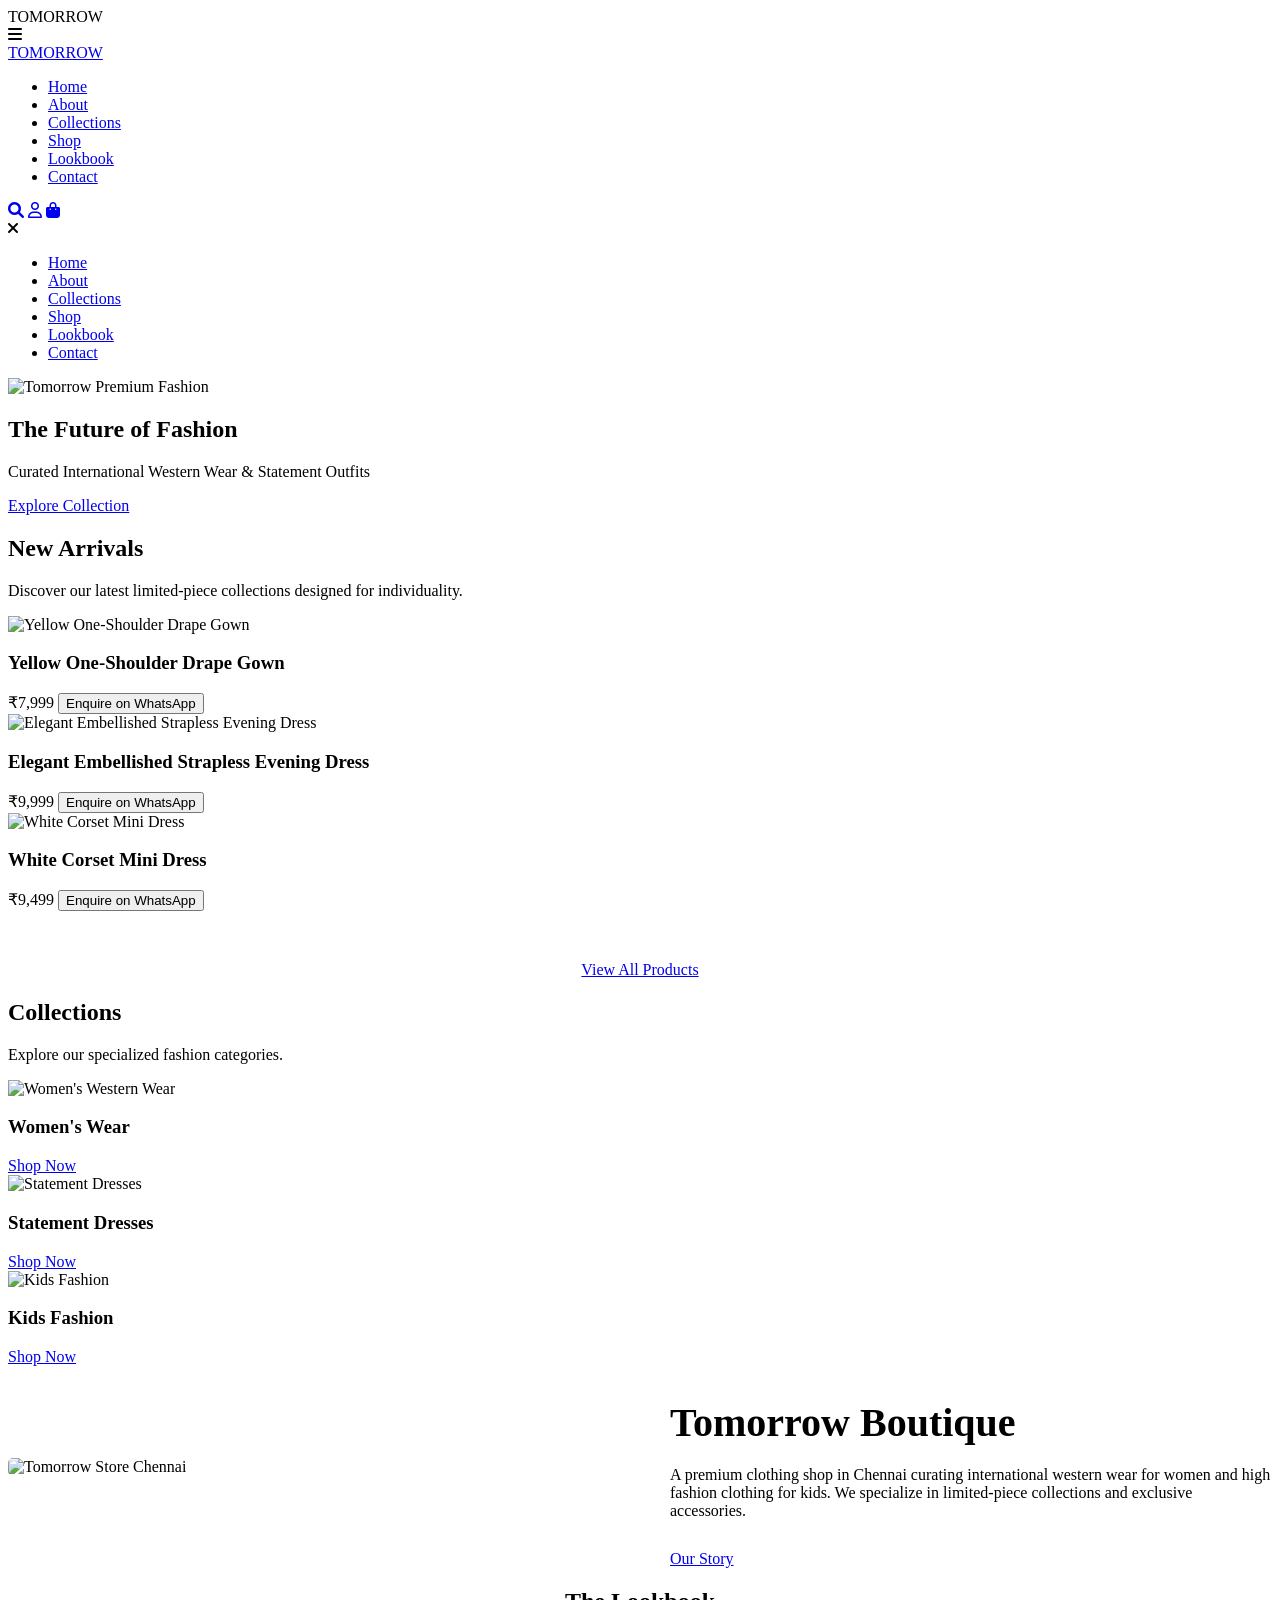
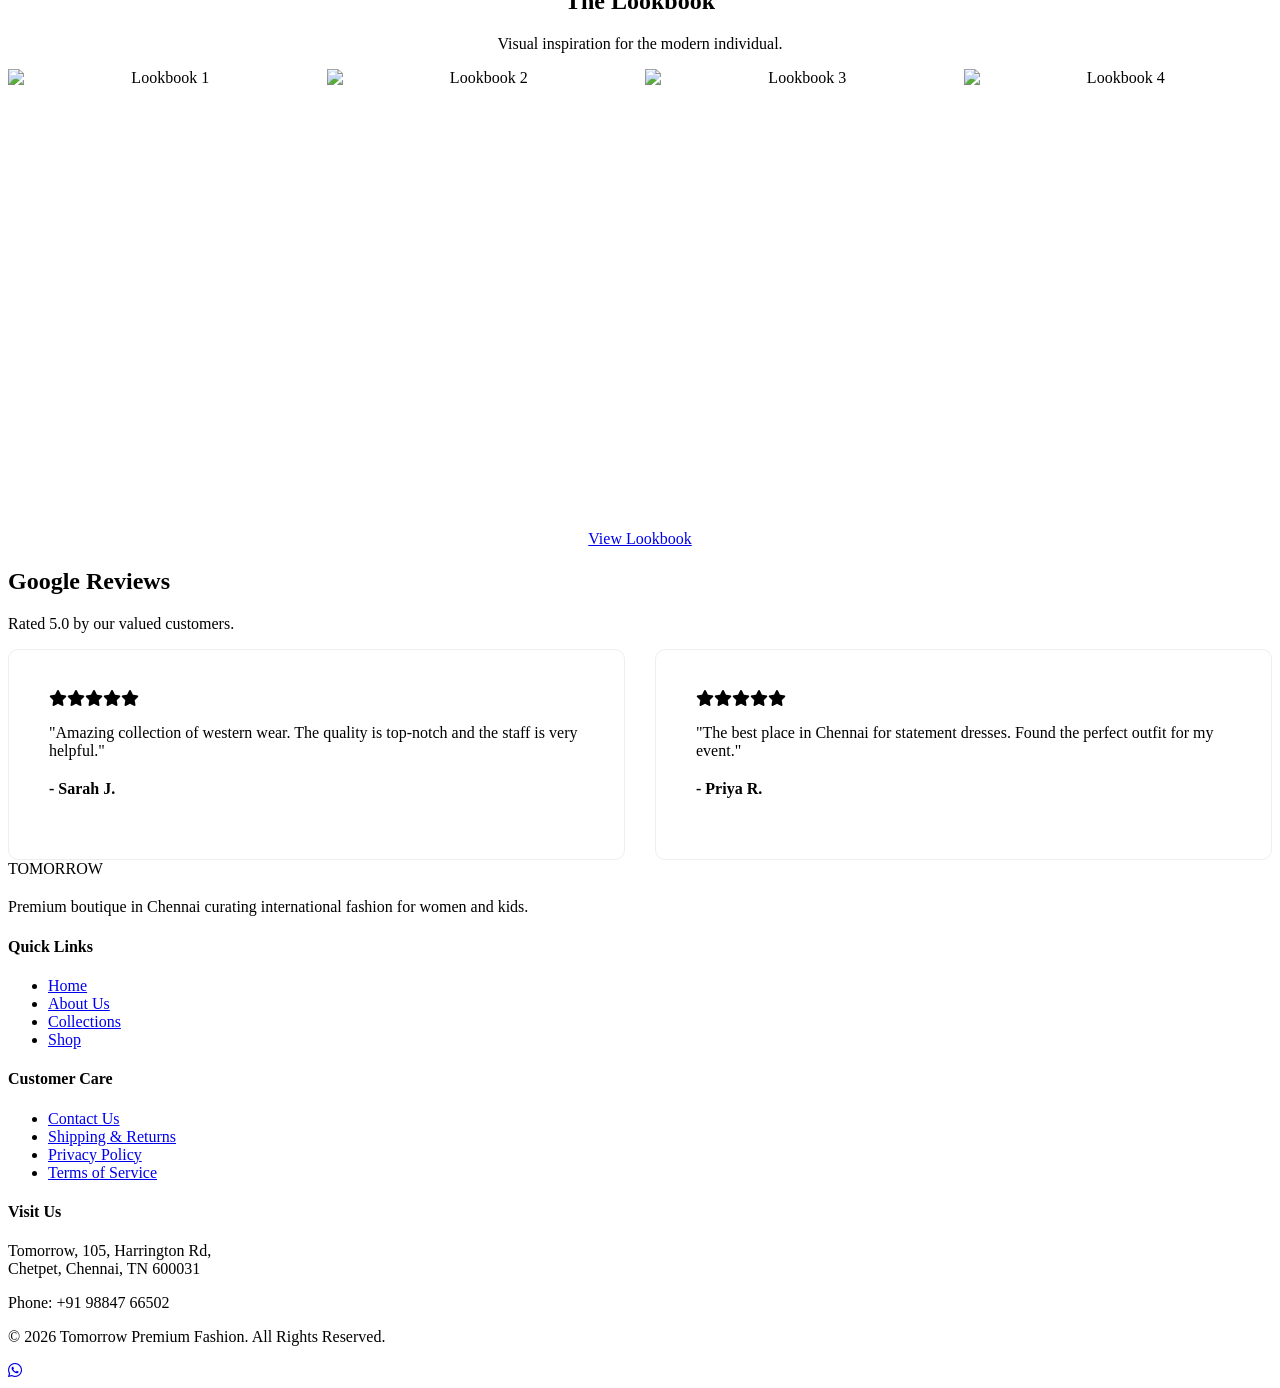
==== index.html @ fb894408 "Add initial index.html for fashion boutique website This is the initial commit for the index.html fi" ====
<!DOCTYPE html>
<html lang="en">
<head>
    <meta charset="UTF-8">
    <meta name="viewport" content="width=device-width, initial-scale=1.0">
    <title>Tomorrow | Premium Fashion Boutique Chennai</title>
    <meta name="description" content="Tomorrow is a premium clothing store in Chennai curating international western wear for women and high fashion clothing for kids.">
    
    <!-- Fonts -->
    <link rel="preconnect" href="https://fonts.googleapis.com">
    <link rel="preconnect" href="https://fonts.gstatic.com" crossorigin>
    <link href="https://fonts.googleapis.com/css2?family=Playfair+Display:wght@400;700&family=Lato:wght@300;400;700&display=swap" rel="stylesheet">
    
    <!-- CSS -->
    <link rel="stylesheet" href="css/style.css">
    <link rel="stylesheet" href="css/responsive.css">
    <link rel="stylesheet" href="css/animations.css">
    
    <!-- Font Awesome -->
    <link rel="stylesheet" href="https://cdnjs.cloudflare.com/ajax/libs/font-awesome/6.0.0/css/all.min.css">
</head>
<body>

    <!-- Preloader -->
    <div id="preloader">
        <div class="loader-content">
            <div class="loader-logo">TOMORROW</div>
        </div>
    </div>

    <!-- Header -->
    <header>
        <div class="container">
            <nav>
                <div class="menu-toggle"><i class="fas fa-bars"></i></div>
                <div class="logo"><a href="/">TOMORROW</a></div>
                <ul class="nav-links">
                    <li><a href="/" class="active">Home</a></li>
                    <li><a href="about">About</a></li>
                    <li><a href="collections">Collections</a></li>
                    <li><a href="products">Shop</a></li>
                    <li><a href="lookbook">Lookbook</a></li>
                    <li><a href="contact">Contact</a></li>
                </ul>
                <div class="nav-icons">
                    <a href="#"><i class="fas fa-search"></i></a>
                    <a href="#"><i class="far fa-user"></i></a>
                    <a href="#"><i class="fas fa-shopping-bag"></i></a>
                </div>
            </nav>
        </div>
    </header>

    <!-- Mobile Menu -->
    <div class="mobile-menu">
        <div class="close-menu"><i class="fas fa-times"></i></div>
        <ul>
            <li><a href="/">Home</a></li>
            <li><a href="about">About</a></li>
            <li><a href="collections">Collections</a></li>
            <li><a href="products">Shop</a></li>
            <li><a href="lookbook">Lookbook</a></li>
            <li><a href="contact">Contact</a></li>
        </ul>
    </div>

    <!-- Hero Section -->
    <section class="hero">
        <img src="assets/images/hero.jpg" alt="Tomorrow Premium Fashion" class="hero-image">
        <div class="hero-overlay"></div>
        <div class="container hero-content">
            <div class="hero-text">
                <h1>The Future of Fashion</h1>
                <p>Curated International Western Wear & Statement Outfits</p>
                <a href="products" class="btn">Explore Collection</a>
            </div>
        </div>
    </section>

    <!-- New Arrivals -->
    <section class="new-arrivals">
        <div class="container">
            <div class="section-title reveal">
                <h2>New Arrivals</h2>
                <p>Discover our latest limited-piece collections designed for individuality.</p>
            </div>
            <div class="product-grid" id="featured-products">
                <!-- Product 1 -->
                <div class="product-card reveal">
                    <div class="product-img">
                        <img src="assets/images/product-1.jpg" alt="Yellow One-Shoulder Drape Gown">
                    </div>
                    <div class="product-info">
                        <h3>Yellow One-Shoulder Drape Gown</h3>
                        <span class="price">₹7,999</span>
                        <button class="btn btn-dark" onclick="enquireWhatsApp('Yellow One-Shoulder Drape Gown')">Enquire on WhatsApp</button>
                    </div>
                </div>
                <!-- Product 2 -->
                <div class="product-card reveal">
                    <div class="product-img">
                        <img src="assets/images/product-2.jpg" alt="Elegant Embellished Strapless Evening Dress">
                    </div>
                    <div class="product-info">
                        <h3>Elegant Embellished Strapless Evening Dress</h3>
                        <span class="price">₹9,999</span>
                        <button class="btn btn-dark" onclick="enquireWhatsApp('Elegant Embellished Strapless Evening Dress')">Enquire on WhatsApp</button>
                    </div>
                </div>
                <!-- Product 3 -->
                <div class="product-card reveal">
                    <div class="product-img">
                        <img src="assets/images/product-3.jpg" alt="White Corset Mini Dress">
                    </div>
                    <div class="product-info">
                        <h3>White Corset Mini Dress</h3>
                        <span class="price">₹9,499</span>
                        <button class="btn btn-dark" onclick="enquireWhatsApp('White Corset Mini Dress')">Enquire on WhatsApp</button>
                    </div>
                </div>
            </div>
            <div style="text-align: center; margin-top: 50px;">
                <a href="products" class="btn btn-dark">View All Products</a>
            </div>
        </div>
    </section>

    <!-- Categories -->
    <section class="categories" style="background: var(--beige);">
        <div class="container">
            <div class="section-title reveal">
                <h2>Collections</h2>
                <p>Explore our specialized fashion categories.</p>
            </div>
            <div class="category-grid">
                <div class="category-item reveal-left">
                    <img src="assets/images/collection-1.jpg" alt="Women's Western Wear">
                    <div class="category-content">
                        <h3>Women's Wear</h3>
                        <a href="collections" style="border-bottom: 1px solid white;">Shop Now</a>
                    </div>
                </div>
                <div class="category-item reveal">
                    <img src="assets/images/collection-2.jpg" alt="Statement Dresses">
                    <div class="category-content">
                        <h3>Statement Dresses</h3>
                        <a href="collections" style="border-bottom: 1px solid white;">Shop Now</a>
                    </div>
                </div>
                <div class="category-item reveal-right">
                    <img src="assets/images/collection-3.jpg" alt="Kids Fashion">
                    <div class="category-content">
                        <h3>Kids Fashion</h3>
                        <a href="collections" style="border-bottom: 1px solid white;">Shop Now</a>
                    </div>
                </div>
            </div>
        </div>
    </section>

    <!-- About Preview -->
    <section class="about-preview">
        <div class="container">
            <div style="display: flex; align-items: center; gap: 60px; flex-wrap: wrap;">
                <div style="flex: 1; min-width: 300px;" class="reveal-left">
                    <img src="assets/images/about-store.jpg" alt="Tomorrow Store Chennai" style="width: 100%; border-radius: 5px;">
                </div>
                <div style="flex: 1; min-width: 300px;" class="reveal-right">
                    <h2 style="font-size: 2.5rem; margin-bottom: 20px;">Tomorrow Boutique</h2>
                    <p style="margin-bottom: 30px;">A premium clothing shop in Chennai curating international western wear for women and high fashion clothing for kids. We specialize in limited-piece collections and exclusive accessories.</p>
                    <a href="about" class="btn btn-dark">Our Story</a>
                </div>
            </div>
        </div>
    </section>

    <!-- Lookbook Preview -->
    <section class="lookbook-preview" style="background: var(--black); color: var(--white); text-align: center;">
        <div class="container">
            <div class="section-title reveal">
                <h2 style="color: var(--white);">The Lookbook</h2>
                <p style="color: var(--champagne);">Visual inspiration for the modern individual.</p>
            </div>
            <div style="display: grid; grid-template-columns: repeat(4, 1fr); gap: 10px;" class="reveal">
                <img src="assets/images/lookbook-1.jpg" alt="Lookbook 1" style="width: 100%; aspect-ratio: 3/4; object-fit: cover;">
                <img src="assets/images/lookbook-2.jpg" alt="Lookbook 2" style="width: 100%; aspect-ratio: 3/4; object-fit: cover;">
                <img src="assets/images/lookbook-3.jpg" alt="Lookbook 3" style="width: 100%; aspect-ratio: 3/4; object-fit: cover;">
                <img src="assets/images/lookbook-4.jpg" alt="Lookbook 4" style="width: 100%; aspect-ratio: 3/4; object-fit: cover;">
            </div>
            <div style="margin-top: 50px;">
                <a href="lookbook" class="btn">View Lookbook</a>
            </div>
        </div>
    </section>

    <!-- Reviews -->
    <section class="reviews">
        <div class="container">
            <div class="section-title reveal">
                <h2>Google Reviews</h2>
                <p>Rated 5.0 by our valued customers.</p>
            </div>
            <div style="display: grid; grid-template-columns: repeat(auto-fit, minmax(300px, 1fr)); gap: 30px;">
                <div class="glass-effect reveal" style="padding: 40px; border-radius: 10px; border: 1px solid #eee;">
                    <div style="color: var(--gold); margin-bottom: 15px;">
                        <i class="fas fa-star"></i><i class="fas fa-star"></i><i class="fas fa-star"></i><i class="fas fa-star"></i><i class="fas fa-star"></i>
                    </div>
                    <p>"Amazing collection of western wear. The quality is top-notch and the staff is very helpful."</p>
                    <h4 style="margin-top: 20px;">- Sarah J.</h4>
                </div>
                <div class="glass-effect reveal" style="padding: 40px; border-radius: 10px; border: 1px solid #eee;">
                    <div style="color: var(--gold); margin-bottom: 15px;">
                        <i class="fas fa-star"></i><i class="fas fa-star"></i><i class="fas fa-star"></i><i class="fas fa-star"></i><i class="fas fa-star"></i>
                    </div>
                    <p>"The best place in Chennai for statement dresses. Found the perfect outfit for my event."</p>
                    <h4 style="margin-top: 20px;">- Priya R.</h4>
                </div>
            </div>
        </div>
    </section>

    <!-- Footer -->
    <footer>
        <div class="container">
            <div class="footer-grid">
                <div class="footer-col">
                    <div class="logo" style="margin-bottom: 20px;">TOMORROW</div>
                    <p>Premium boutique in Chennai curating international fashion for women and kids.</p>
                </div>
                <div class="footer-col">
                    <h4>Quick Links</h4>
                    <ul>
                        <li><a href="/">Home</a></li>
                        <li><a href="about">About Us</a></li>
                        <li><a href="collections">Collections</a></li>
                        <li><a href="products">Shop</a></li>
                    </ul>
                </div>
                <div class="footer-col">
                    <h4>Customer Care</h4>
                    <ul>
                        <li><a href="contact">Contact Us</a></li>
                        <li><a href="#">Shipping & Returns</a></li>
                        <li><a href="#">Privacy Policy</a></li>
                        <li><a href="#">Terms of Service</a></li>
                    </ul>
                </div>
                <div class="footer-col">
                    <h4>Visit Us</h4>
                    <p>Tomorrow, 105, Harrington Rd,<br>Chetpet, Chennai, TN 600031</p>
                    <p style="margin-top: 10px;">Phone: +91 98847 66502</p>
                </div>
            </div>
            <div class="footer-bottom">
                <p>&copy; 2026 Tomorrow Premium Fashion. All Rights Reserved.</p>
            </div>
        </div>
    </footer>

    <!-- WhatsApp Float -->
    <a href="https://wa.me/919884766502" class="whatsapp-float" target="_blank">
        <i class="fab fa-whatsapp"></i>
    </a>

    <!-- Scripts -->
    <script src="js/script.js"></script>
</body>
</html>
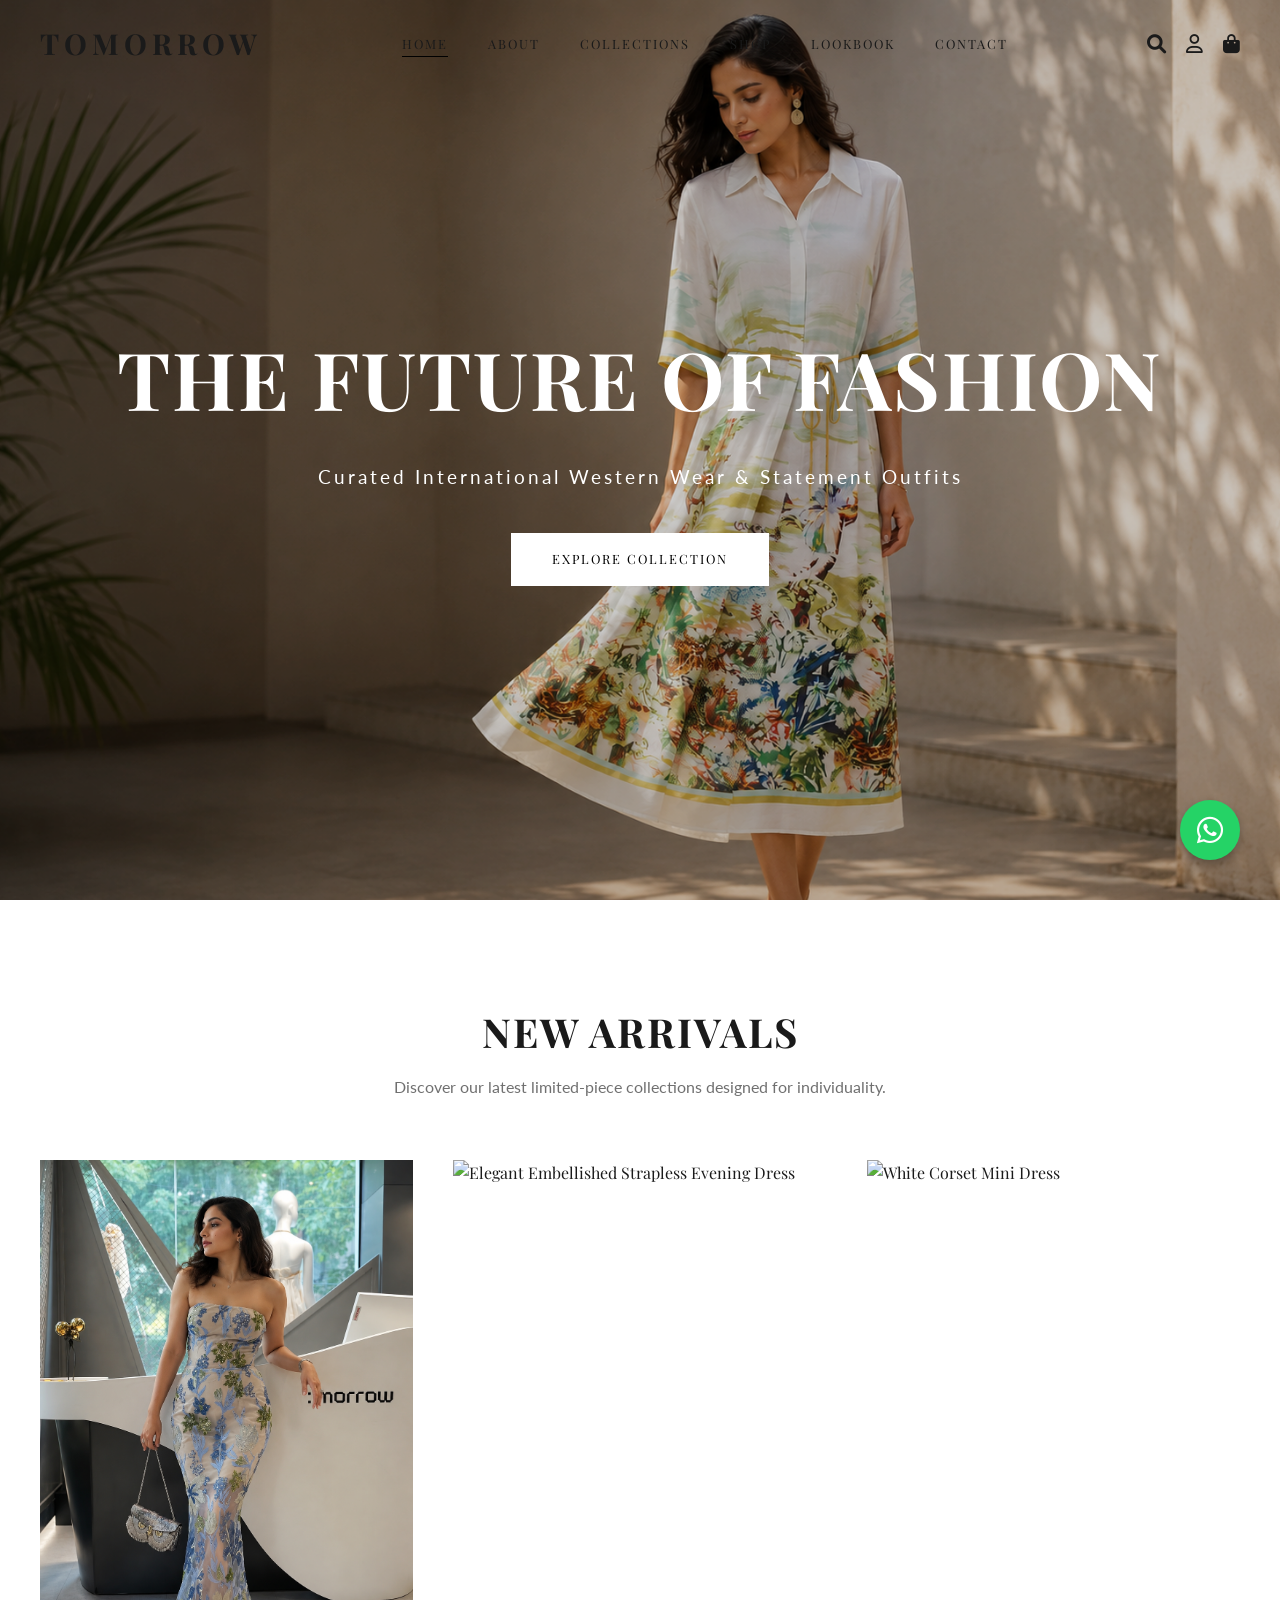
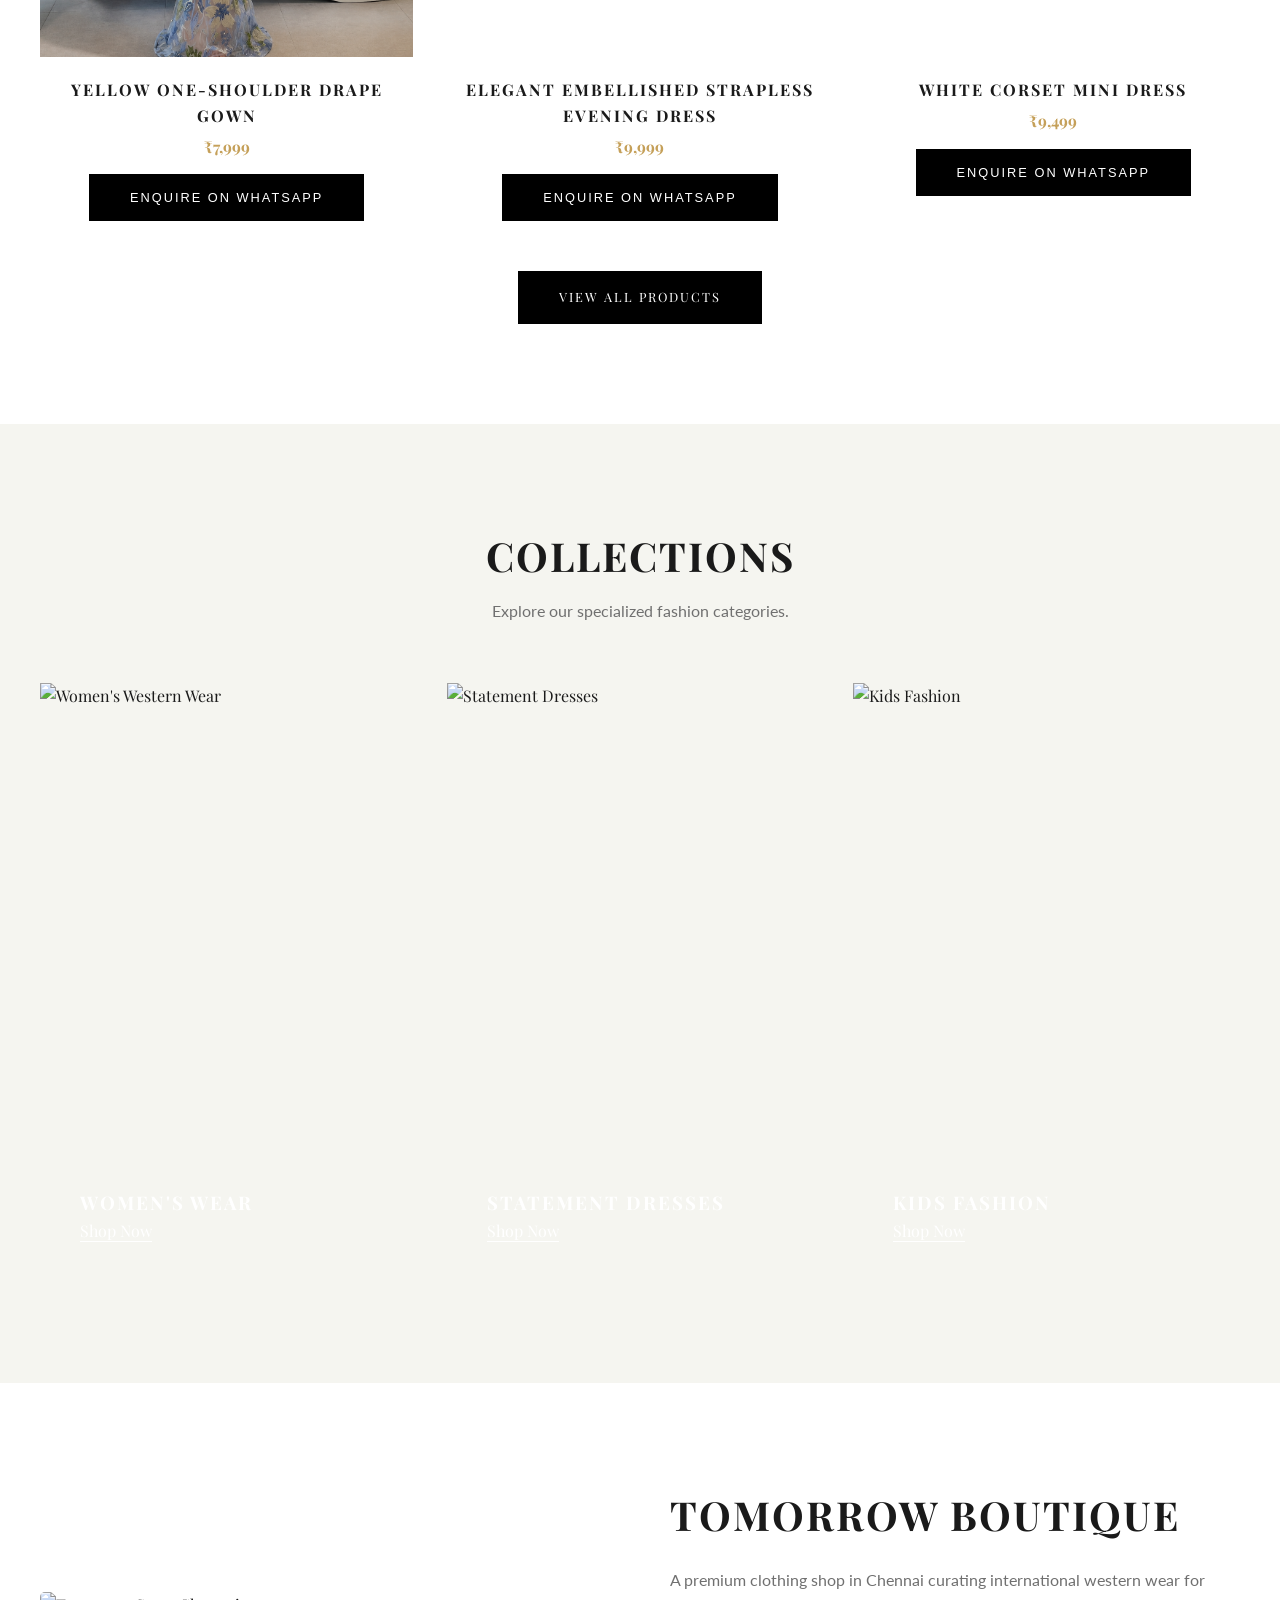
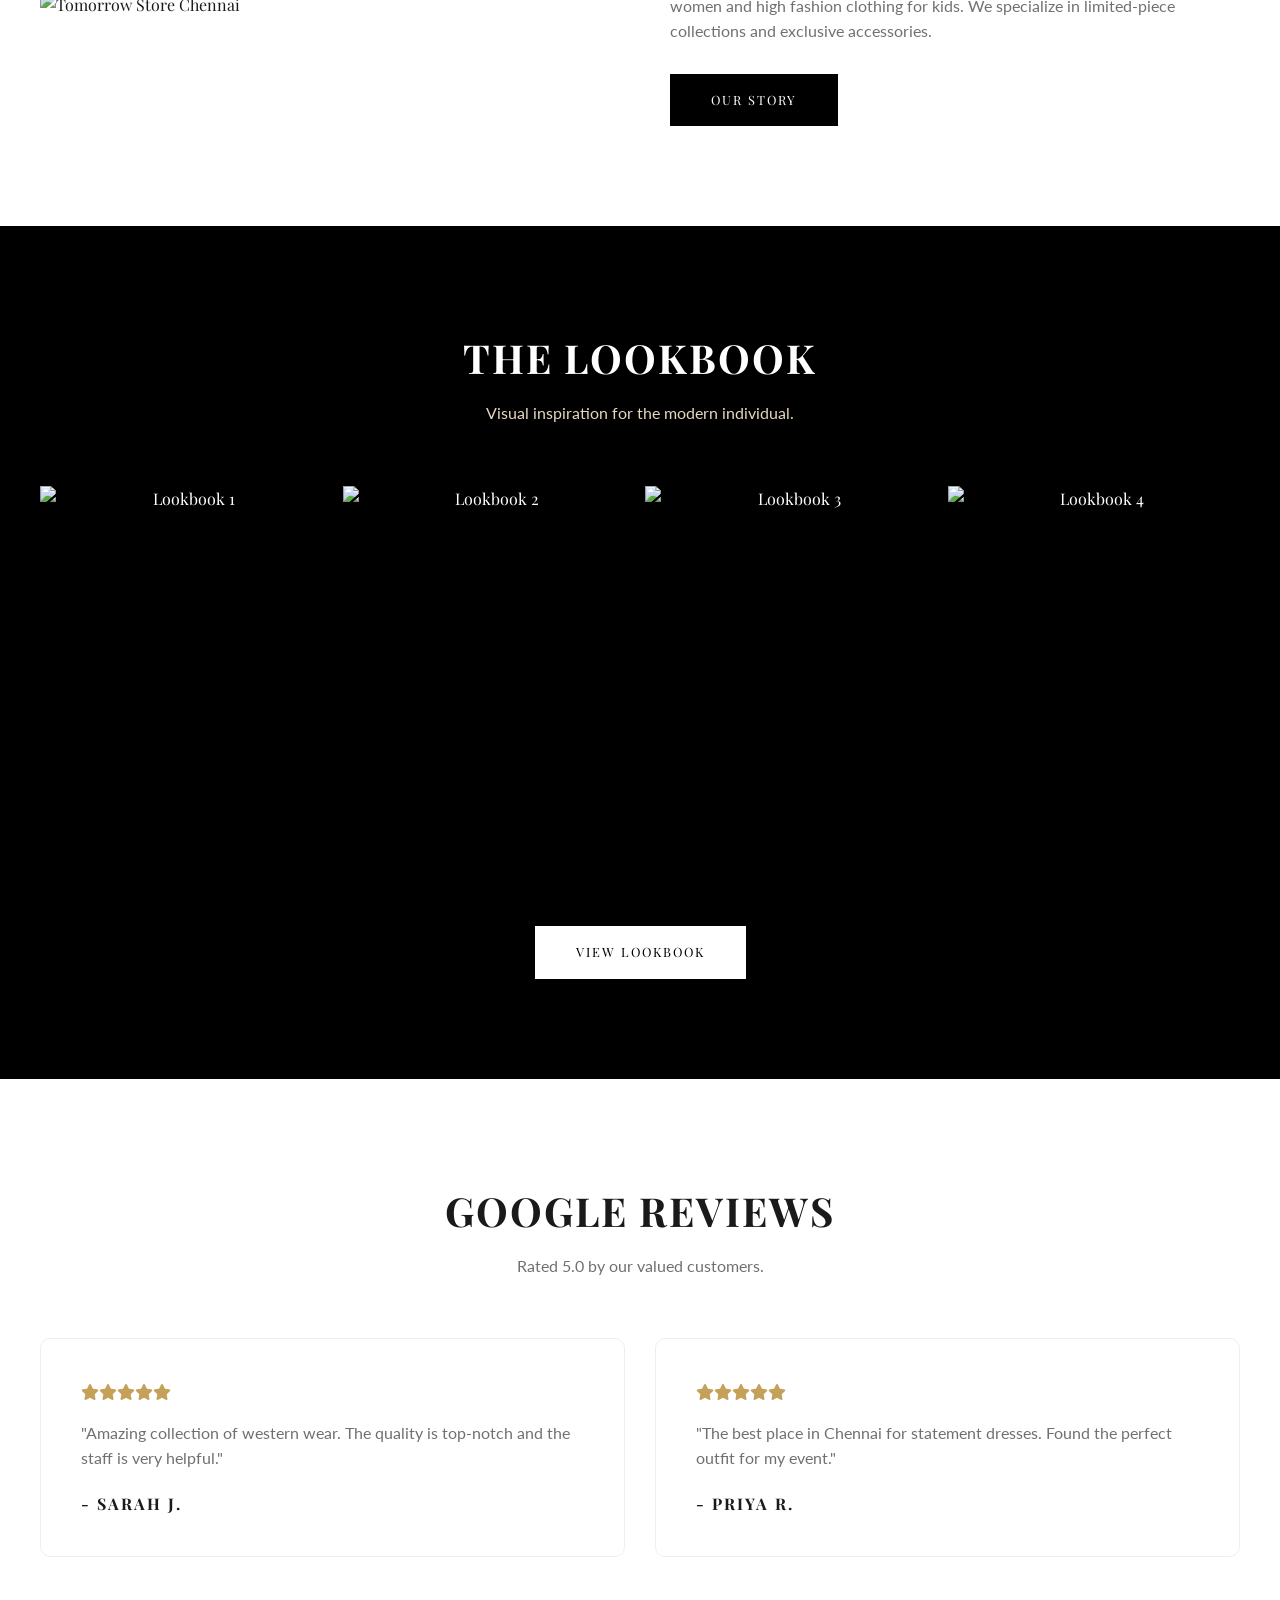
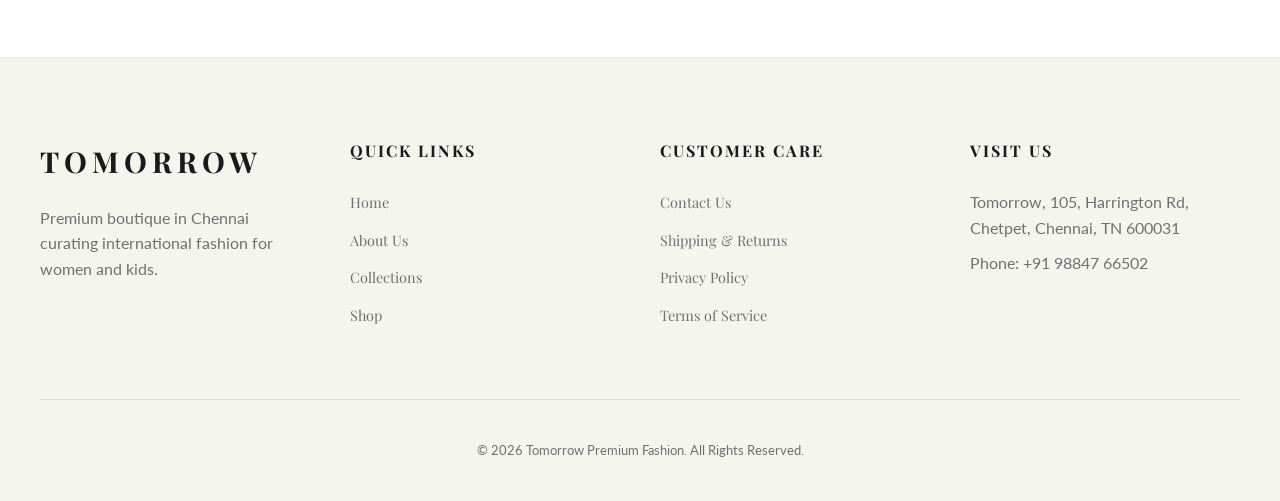
==== commit b9e1cba3: "Update index.html" ====
--- a/index.html
+++ b/index.html
@@ -88,7 +88,7 @@
                 <!-- Product 1 -->
                 <div class="product-card reveal">
                     <div class="product-img">
-                        <img src="assets/images/product-1.jpg" alt="Yellow One-Shoulder Drape Gown">
+                        <img src="assets/images/product-1.jpg" alt="Strapless Floral Embroidered Mermaid Gown">
                     </div>
                     <div class="product-info">
                         <h3>Yellow One-Shoulder Drape Gown</h3>
--- a/css/style.css
+++ b/css/style.css
@@ -0,0 +1,417 @@
+/* Main Styles for Tomorrow Premium Fashion */
+:root {
+    --black: #000000;
+    --white: #ffffff;
+    --beige: #f5f5f0;
+    --champagne: #e7d7c1;
+    --gold: #c5a059;
+    --text-dark: #1a1a1a;
+    --text-light: #707070;
+    --glass: rgba(255, 255, 255, 0.8);
+    --transition: all 0.4s cubic-bezier(0.25, 0.46, 0.45, 0.94);
+}
+
+* {
+    margin: 0;
+    padding: 0;
+    box-sizing: border-box;
+}
+
+body {
+    font-family: 'Playfair Display', serif;
+    background-color: var(--white);
+    color: var(--text-dark);
+    line-height: 1.6;
+    overflow-x: hidden;
+}
+
+h1, h2, h3, h4, .nav-links a {
+    text-transform: uppercase;
+    letter-spacing: 2px;
+}
+
+p {
+    font-family: 'Lato', sans-serif;
+    color: var(--text-light);
+}
+
+a {
+    text-decoration: none;
+    color: inherit;
+    transition: var(--transition);
+}
+
+ul {
+    list-style: none;
+}
+
+.container {
+    max-width: 1400px;
+    margin: 0 auto;
+    padding: 0 40px;
+}
+
+/* Preloader */
+#preloader {
+    position: fixed;
+    top: 0;
+    left: 0;
+    width: 100%;
+    height: 100%;
+    background: var(--black);
+    display: flex;
+    justify-content: center;
+    align-items: center;
+    z-index: 9999;
+    transition: opacity 0.8s ease;
+}
+
+.loader-content {
+    text-align: center;
+}
+
+.loader-logo {
+    font-size: 2.5rem;
+    color: var(--white);
+    letter-spacing: 10px;
+    animation: pulse 2s infinite;
+}
+
+@keyframes pulse {
+    0% { opacity: 0.5; }
+    50% { opacity: 1; }
+    100% { opacity: 0.5; }
+}
+
+/* Navbar */
+header {
+    position: fixed;
+    top: 0;
+    left: 0;
+    width: 100%;
+    z-index: 1000;
+    padding: 20px 0;
+    transition: var(--transition);
+}
+
+header.sticky {
+    background: var(--glass);
+    backdrop-filter: blur(10px);
+    padding: 15px 0;
+    border-bottom: 1px solid rgba(0,0,0,0.05);
+}
+
+nav {
+    display: flex;
+    justify-content: space-between;
+    align-items: center;
+}
+
+.logo {
+    font-size: 1.8rem;
+    font-weight: 700;
+    letter-spacing: 5px;
+}
+
+.nav-links {
+    display: flex;
+    gap: 40px;
+}
+
+.nav-links a {
+    font-size: 0.8rem;
+    font-weight: 400;
+    position: relative;
+}
+
+.nav-links a::after {
+    content: '';
+    position: absolute;
+    bottom: -5px;
+    left: 0;
+    width: 0;
+    height: 1px;
+    background: var(--black);
+    transition: var(--transition);
+}
+
+.nav-links a:hover::after, .nav-links a.active::after {
+    width: 100%;
+}
+
+.nav-icons {
+    display: flex;
+    gap: 20px;
+    font-size: 1.2rem;
+}
+
+.menu-toggle {
+    display: none;
+    font-size: 1.5rem;
+    cursor: pointer;
+}
+
+/* Hero Section */
+.hero {
+    position: relative;
+    height: 100vh;
+    width: 100%;
+    overflow: hidden;
+    display: flex;
+    align-items: center;
+    justify-content: center;
+}
+
+.hero-image {
+    position: absolute;
+    top: 0;
+    left: 0;
+    width: 100%;
+    height: 100%;
+    object-fit: cover;
+    z-index: 1;
+}
+
+.hero-overlay {
+    position: absolute;
+    top: 0;
+    left: 0;
+    width: 100%;
+    height: 100%;
+    background: rgba(0,0,0,0.2);
+    z-index: 2;
+}
+
+.hero-content {
+    position: relative;
+    z-index: 5;
+    text-align: center;
+    color: var(--white);
+}
+
+.hero-text h1 {
+    font-size: 5rem;
+    margin-bottom: 20px;
+    animation: fadeInUp 1s ease forwards;
+}
+
+.hero-text p {
+    font-size: 1.2rem;
+    color: var(--white);
+    margin-bottom: 40px;
+    letter-spacing: 3px;
+    animation: fadeInUp 1s ease 0.3s forwards;
+    opacity: 0;
+}
+
+.btn {
+    display: inline-block;
+    padding: 15px 40px;
+    background: var(--white);
+    color: var(--black);
+    text-transform: uppercase;
+    font-size: 0.8rem;
+    letter-spacing: 2px;
+    transition: var(--transition);
+    border: 1px solid var(--white);
+}
+
+.btn:hover {
+    background: transparent;
+    color: var(--white);
+}
+
+.btn-dark {
+    background: var(--black);
+    color: var(--white);
+    border: 1px solid var(--black);
+}
+
+.btn-dark:hover {
+    background: transparent;
+    color: var(--black);
+}
+
+/* Section Styling */
+section {
+    padding: 100px 0;
+}
+
+.section-title {
+    text-align: center;
+    margin-bottom: 60px;
+}
+
+.section-title h2 {
+    font-size: 2.5rem;
+    margin-bottom: 10px;
+}
+
+.section-title p {
+    font-size: 1rem;
+    max-width: 600px;
+    margin: 0 auto;
+}
+
+/* Grid Layouts */
+.product-grid {
+    display: grid;
+    grid-template-columns: repeat(auto-fill, minmax(300px, 1fr));
+    gap: 40px;
+}
+
+.product-card {
+    position: relative;
+    transition: var(--transition);
+}
+
+.product-img {
+    position: relative;
+    overflow: hidden;
+    margin-bottom: 20px;
+    aspect-ratio: 3/4;
+}
+
+.product-img img {
+    width: 100%;
+    height: 100%;
+    object-fit: cover;
+    transition: transform 0.8s ease;
+}
+
+.product-card:hover .product-img img {
+    transform: scale(1.1);
+}
+
+.product-info {
+    text-align: center;
+}
+
+.product-info h3 {
+    font-size: 1rem;
+    margin-bottom: 5px;
+}
+
+.product-info .price {
+    color: var(--gold);
+    font-weight: 700;
+    margin-bottom: 15px;
+    display: block;
+}
+
+/* Categories */
+.category-grid {
+    display: grid;
+    grid-template-columns: repeat(3, 1fr);
+    gap: 20px;
+}
+
+.category-item {
+    position: relative;
+    height: 600px;
+    overflow: hidden;
+}
+
+.category-item img {
+    width: 100%;
+    height: 100%;
+    object-fit: cover;
+    transition: transform 0.8s ease;
+}
+
+.category-content {
+    position: absolute;
+    bottom: 40px;
+    left: 40px;
+    color: var(--white);
+}
+
+.category-item:hover img {
+    transform: scale(1.05);
+}
+
+/* Footer */
+footer {
+    background: var(--beige);
+    padding: 80px 0 40px;
+    border-top: 1px solid rgba(0,0,0,0.05);
+}
+
+.footer-grid {
+    display: grid;
+    grid-template-columns: repeat(4, 1fr);
+    gap: 40px;
+    margin-bottom: 60px;
+}
+
+.footer-col h4 {
+    margin-bottom: 25px;
+    font-size: 1rem;
+}
+
+.footer-col ul li {
+    margin-bottom: 12px;
+}
+
+.footer-col ul li a {
+    font-size: 0.9rem;
+    color: var(--text-light);
+}
+
+.footer-col ul li a:hover {
+    color: var(--black);
+    padding-left: 5px;
+}
+
+.footer-bottom {
+    text-align: center;
+    padding-top: 40px;
+    border-top: 1px solid rgba(0,0,0,0.1);
+    font-size: 0.8rem;
+}
+
+/* WhatsApp Button */
+.whatsapp-float {
+    position: fixed;
+    bottom: 40px;
+    right: 40px;
+    background: #25d366;
+    color: white;
+    width: 60px;
+    height: 60px;
+    border-radius: 50%;
+    display: flex;
+    justify-content: center;
+    align-items: center;
+    font-size: 30px;
+    box-shadow: 0 4px 10px rgba(0,0,0,0.3);
+    z-index: 1000;
+    transition: var(--transition);
+}
+
+.whatsapp-float:hover {
+    transform: scale(1.1);
+}
+
+/* Animations */
+@keyframes fadeInUp {
+    from {
+        opacity: 0;
+        transform: translateY(30px);
+    }
+    to {
+        opacity: 1;
+        transform: translateY(0);
+    }
+}
+
+.reveal {
+    opacity: 0;
+    transform: translateY(30px);
+    transition: all 0.8s ease;
+}
+
+.reveal.active {
+    opacity: 1;
+    transform: translateY(0);
+}
--- a/css/responsive.css
+++ b/css/responsive.css
@@ -0,0 +1,121 @@
+/* Responsive Styles for Tomorrow Premium Fashion */
+@media (max-width: 1200px) {
+    .container {
+        padding: 0 30px;
+    }
+    
+    .hero-text h1 {
+        font-size: 4rem;
+    }
+    
+    .category-item {
+        height: 500px;
+    }
+}
+
+@media (max-width: 992px) {
+    .nav-links {
+        display: none; /* Will be handled by JS for mobile menu */
+    }
+    
+    .menu-toggle {
+        display: block;
+    }
+    
+    .hero-text h1 {
+        font-size: 3.5rem;
+    }
+    
+    .category-grid {
+        grid-template-columns: 1fr;
+    }
+    
+    .category-item {
+        height: 400px;
+    }
+    
+    .footer-grid {
+        grid-template-columns: repeat(2, 1fr);
+    }
+}
+
+@media (max-width: 768px) {
+    section {
+        padding: 60px 0;
+    }
+    
+    .hero-text h1 {
+        font-size: 2.8rem;
+    }
+    
+    .section-title h2 {
+        font-size: 2rem;
+    }
+    
+    .product-grid {
+        grid-template-columns: repeat(auto-fill, minmax(250px, 1fr));
+    }
+}
+
+@media (max-width: 576px) {
+    .container {
+        padding: 0 20px;
+    }
+    
+    .hero-text h1 {
+        font-size: 2.2rem;
+    }
+    
+    .footer-grid {
+        grid-template-columns: 1fr;
+    }
+    
+    .nav-icons {
+        display: none;
+    }
+    
+    .whatsapp-float {
+        bottom: 20px;
+        right: 20px;
+        width: 50px;
+        height: 50px;
+        font-size: 24px;
+    }
+}
+
+/* Mobile Menu Active State */
+.mobile-menu {
+    position: fixed;
+    top: 0;
+    right: -100%;
+    width: 80%;
+    height: 100vh;
+    background: var(--white);
+    z-index: 2000;
+    padding: 100px 40px;
+    transition: 0.5s ease;
+    box-shadow: -10px 0 30px rgba(0,0,0,0.1);
+}
+
+.mobile-menu.active {
+    right: 0;
+}
+
+.mobile-menu ul li {
+    margin-bottom: 30px;
+}
+
+.mobile-menu ul li a {
+    font-size: 1.2rem;
+    text-transform: uppercase;
+    letter-spacing: 3px;
+    font-weight: 600;
+}
+
+.close-menu {
+    position: absolute;
+    top: 30px;
+    right: 40px;
+    font-size: 2rem;
+    cursor: pointer;
+}
--- a/css/animations.css
+++ b/css/animations.css
@@ -0,0 +1,63 @@
+/* Custom Animations for Tomorrow Premium Fashion */
+
+/* Fade In Up */
+.fade-in-up {
+    animation: fadeInUp 1s ease forwards;
+}
+
+/* Staggered Animations */
+.stagger-1 { animation-delay: 0.1s; }
+.stagger-2 { animation-delay: 0.2s; }
+.stagger-3 { animation-delay: 0.3s; }
+.stagger-4 { animation-delay: 0.4s; }
+
+/* Image Hover Zoom */
+.hover-zoom {
+    overflow: hidden;
+}
+
+.hover-zoom img {
+    transition: transform 1.5s cubic-bezier(0.25, 0.46, 0.45, 0.94);
+}
+
+.hover-zoom:hover img {
+    transform: scale(1.1);
+}
+
+/* Glassmorphism */
+.glass-effect {
+    background: rgba(255, 255, 255, 0.15);
+    backdrop-filter: blur(10px);
+    -webkit-backdrop-filter: blur(10px);
+    border: 1px solid rgba(255, 255, 255, 0.2);
+}
+
+/* Smooth Reveal */
+.reveal-left {
+    opacity: 0;
+    transform: translateX(-50px);
+    transition: all 1s ease;
+}
+
+.reveal-right {
+    opacity: 0;
+    transform: translateX(50px);
+    transition: all 1s ease;
+}
+
+.reveal-left.active, .reveal-right.active {
+    opacity: 1;
+    transform: translateX(0);
+}
+
+/* Shimmer Effect for Loading */
+.shimmer {
+    background: linear-gradient(90deg, #f0f0f0 25%, #e0e0e0 50%, #f0f0f0 75%);
+    background-size: 200% 100%;
+    animation: shimmer 1.5s infinite;
+}
+
+@keyframes shimmer {
+    0% { background-position: -200% 0; }
+    100% { background-position: 200% 0; }
+}
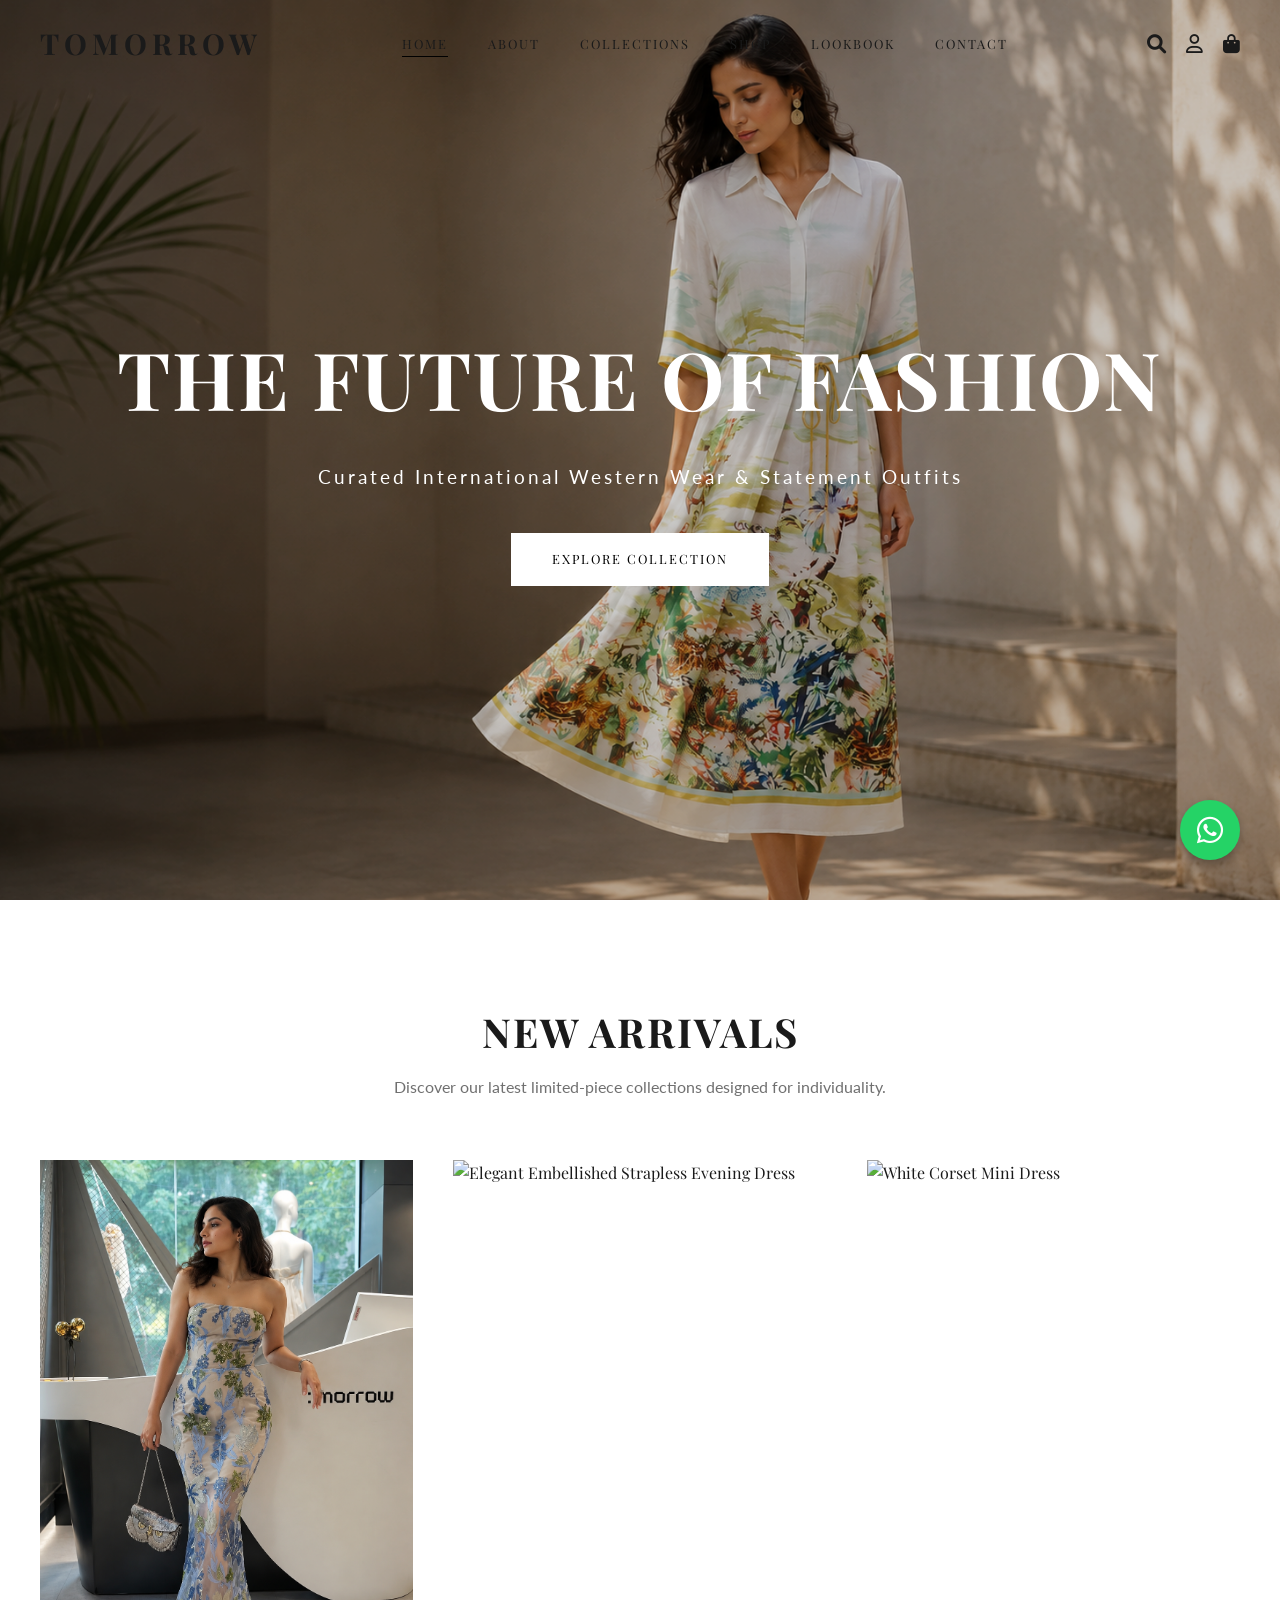
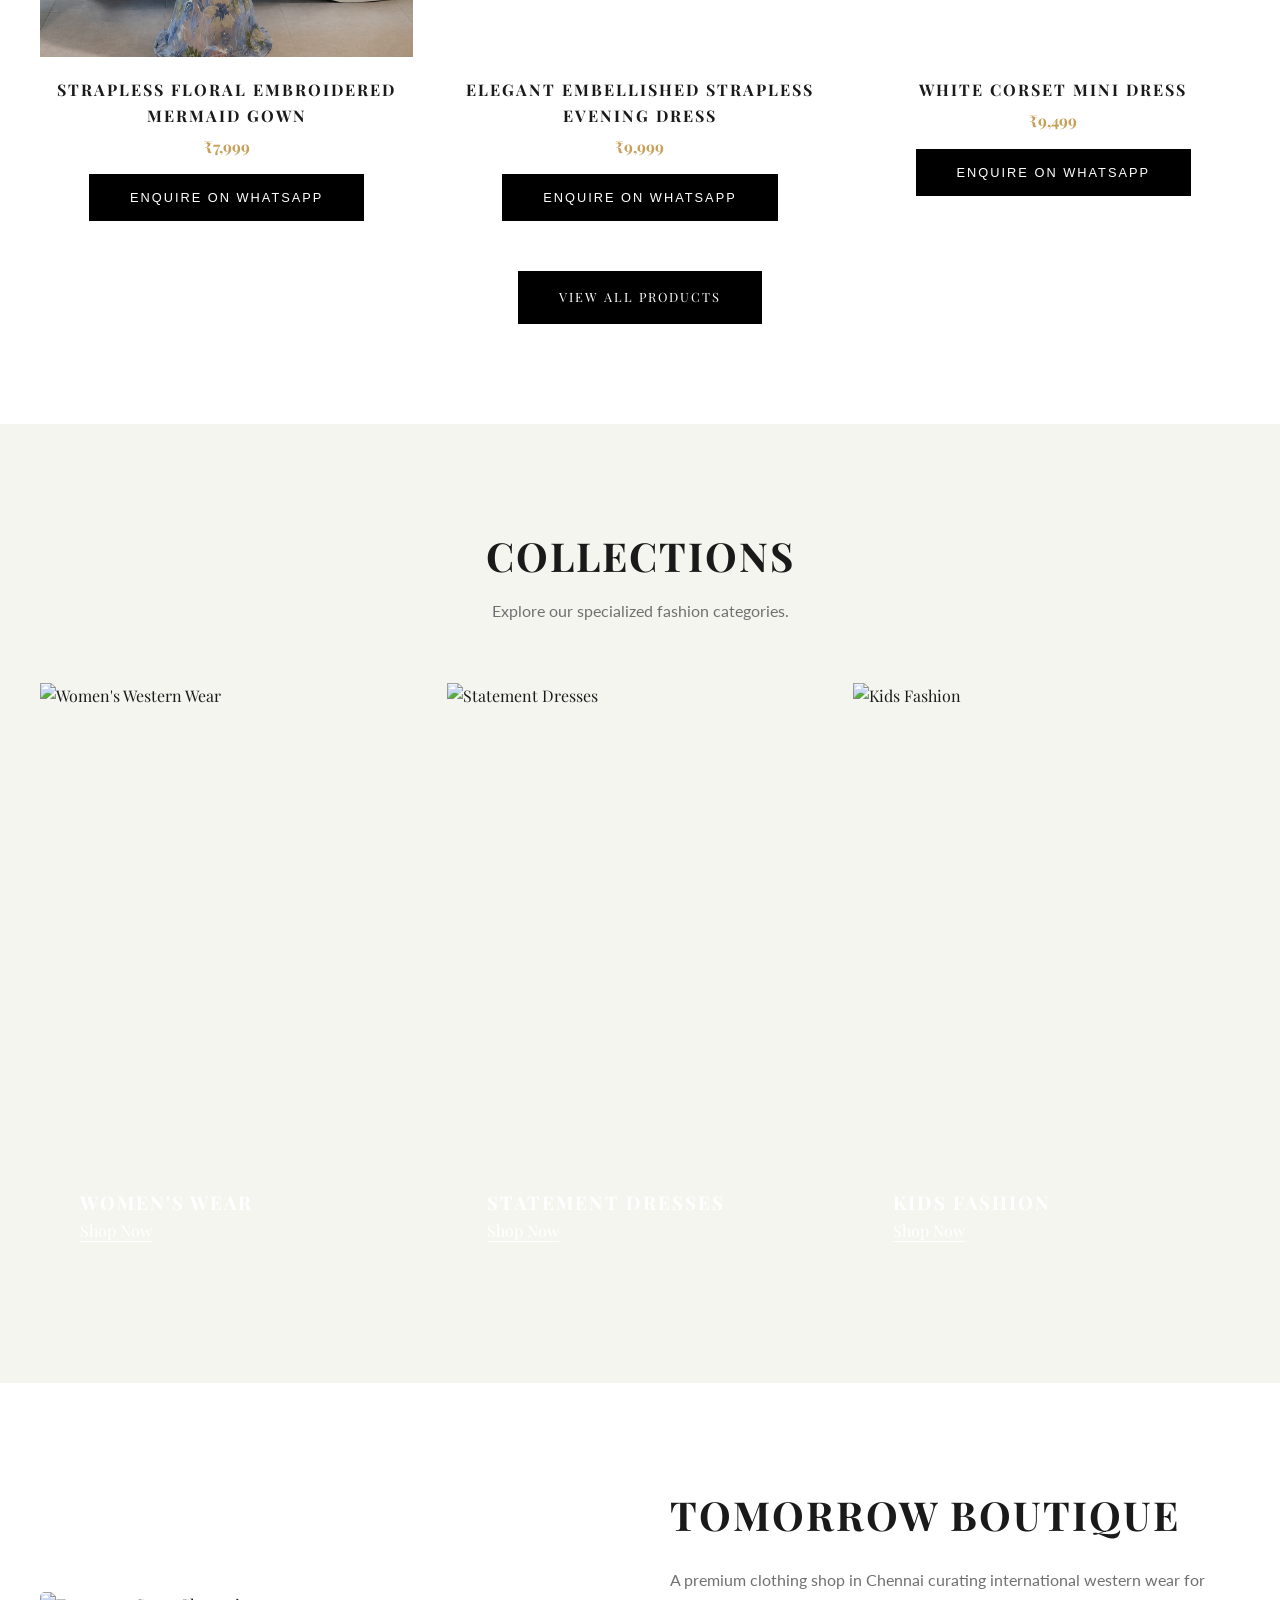
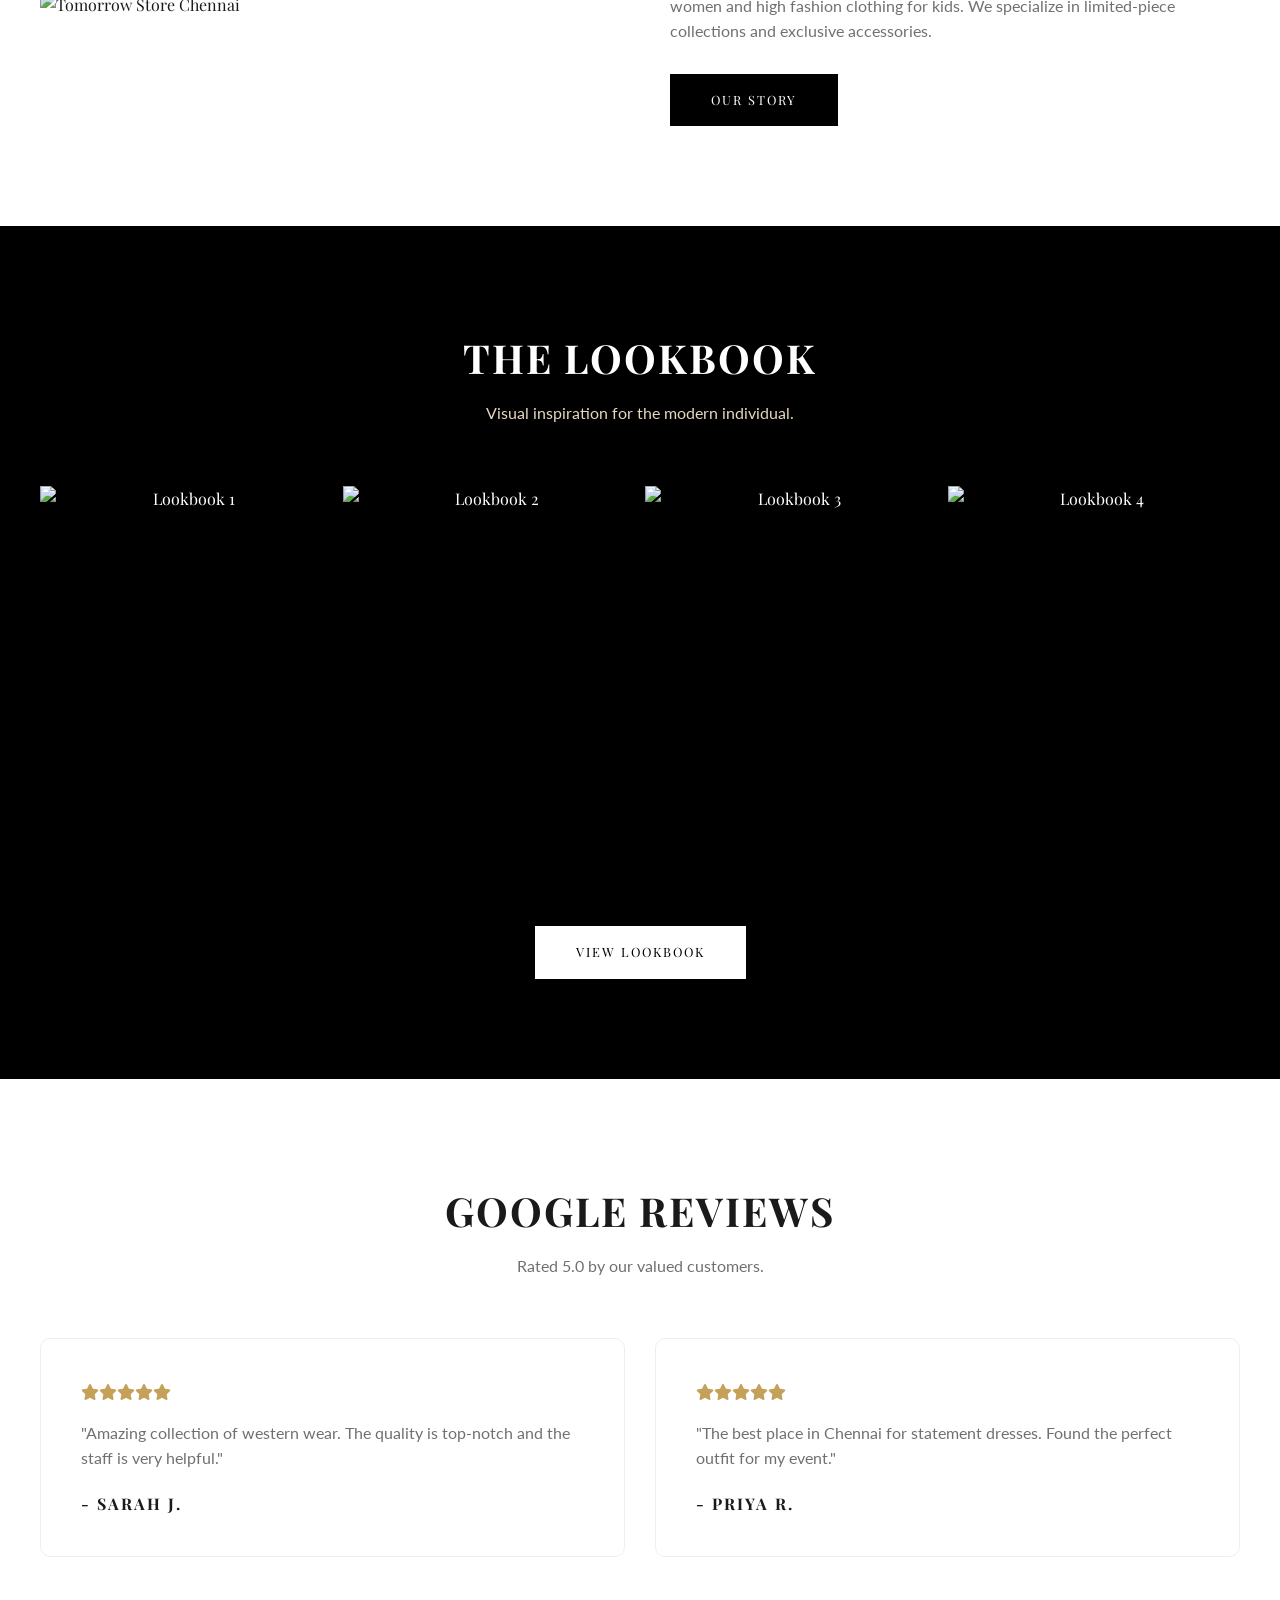
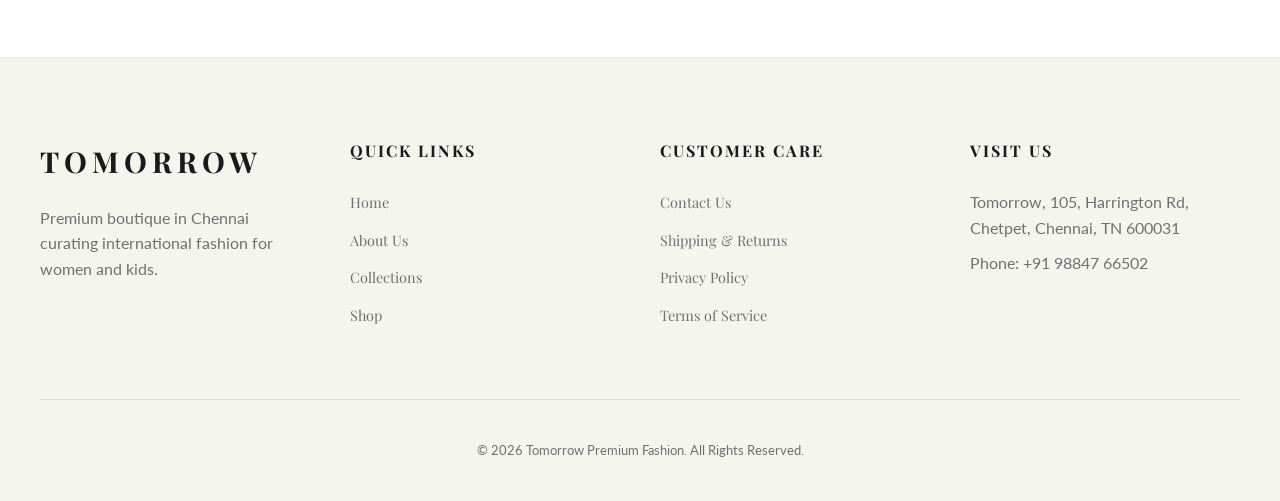
==== commit 2424018f: "Update product name in index.html" ====
--- a/index.html
+++ b/index.html
@@ -91,9 +91,9 @@
                         <img src="assets/images/product-1.jpg" alt="Strapless Floral Embroidered Mermaid Gown">
                     </div>
                     <div class="product-info">
-                        <h3>Yellow One-Shoulder Drape Gown</h3>
+                        <h3>Strapless Floral Embroidered Mermaid Gown</h3>
                         <span class="price">₹7,999</span>
-                        <button class="btn btn-dark" onclick="enquireWhatsApp('Yellow One-Shoulder Drape Gown')">Enquire on WhatsApp</button>
+                        <button class="btn btn-dark" onclick="enquireWhatsApp('Strapless Floral Embroidered Mermaid Gown')">Enquire on WhatsApp</button>
                     </div>
                 </div>
                 <!-- Product 2 -->
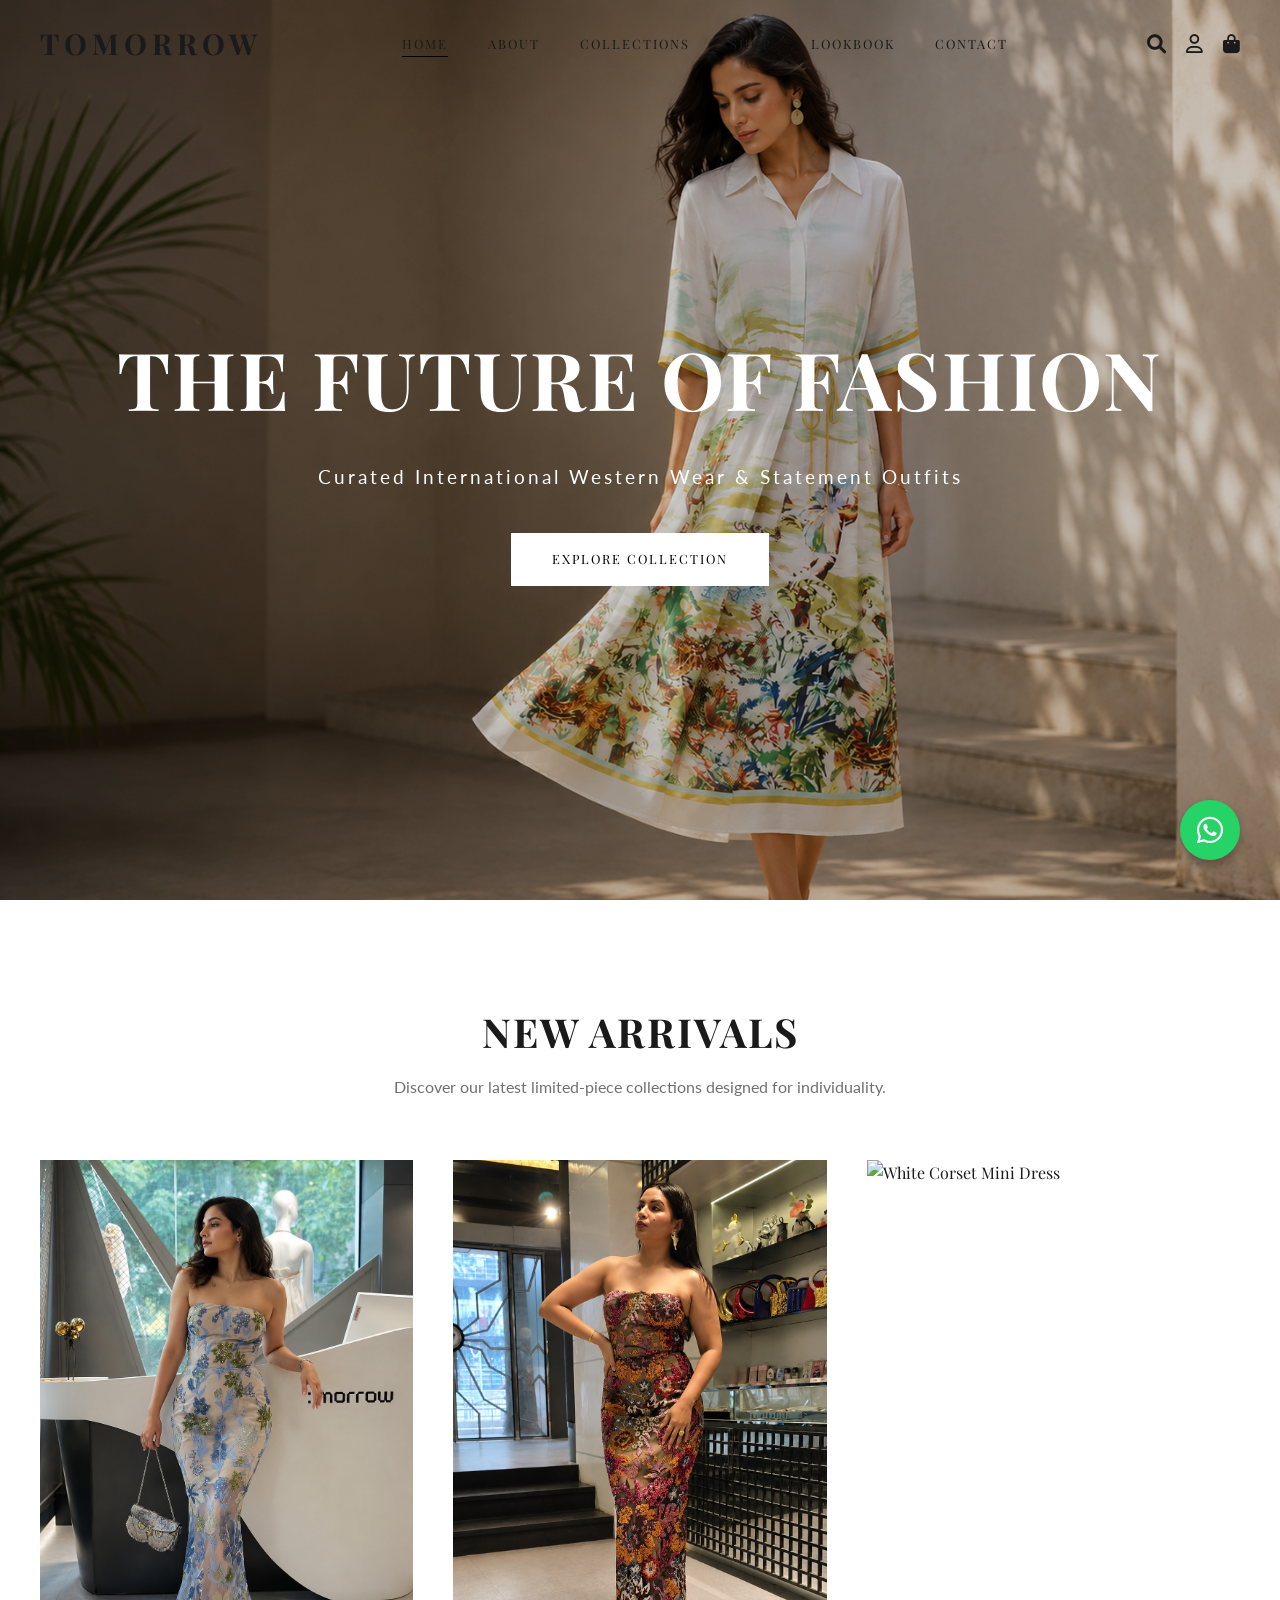
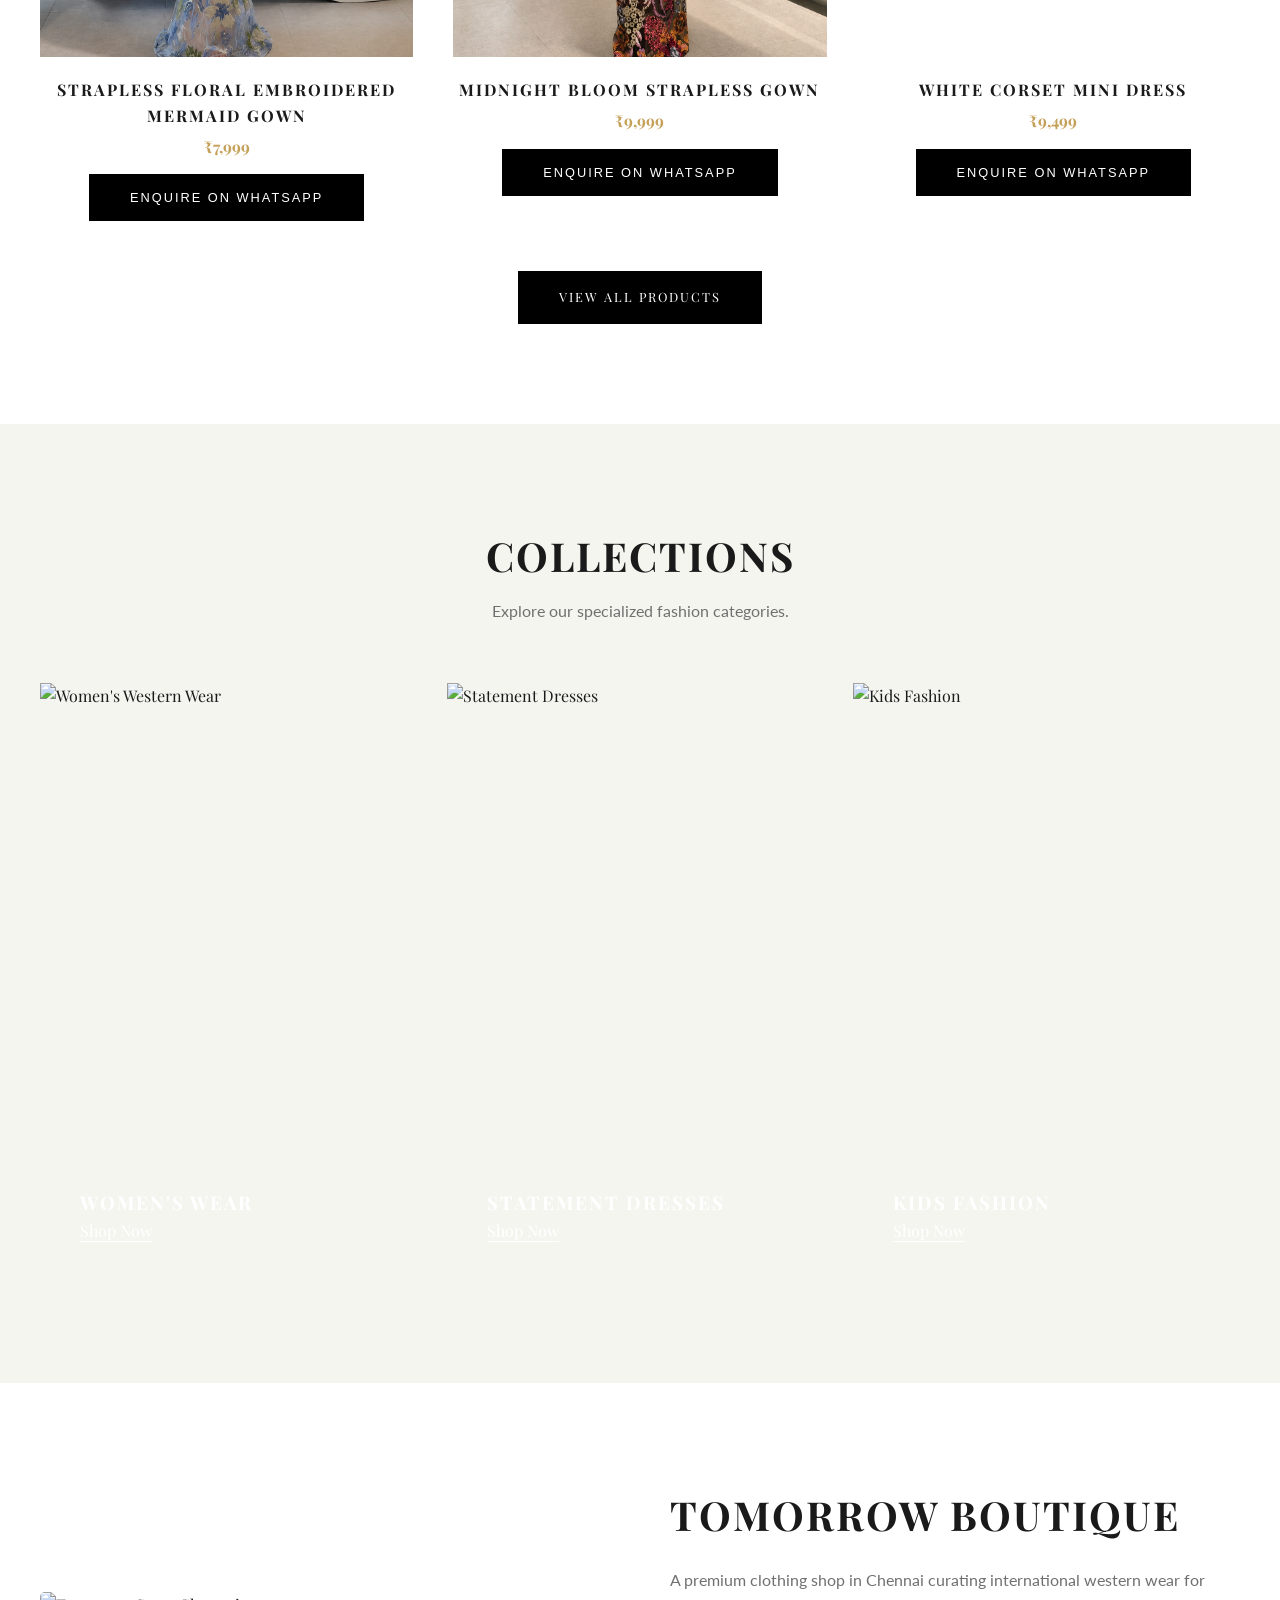
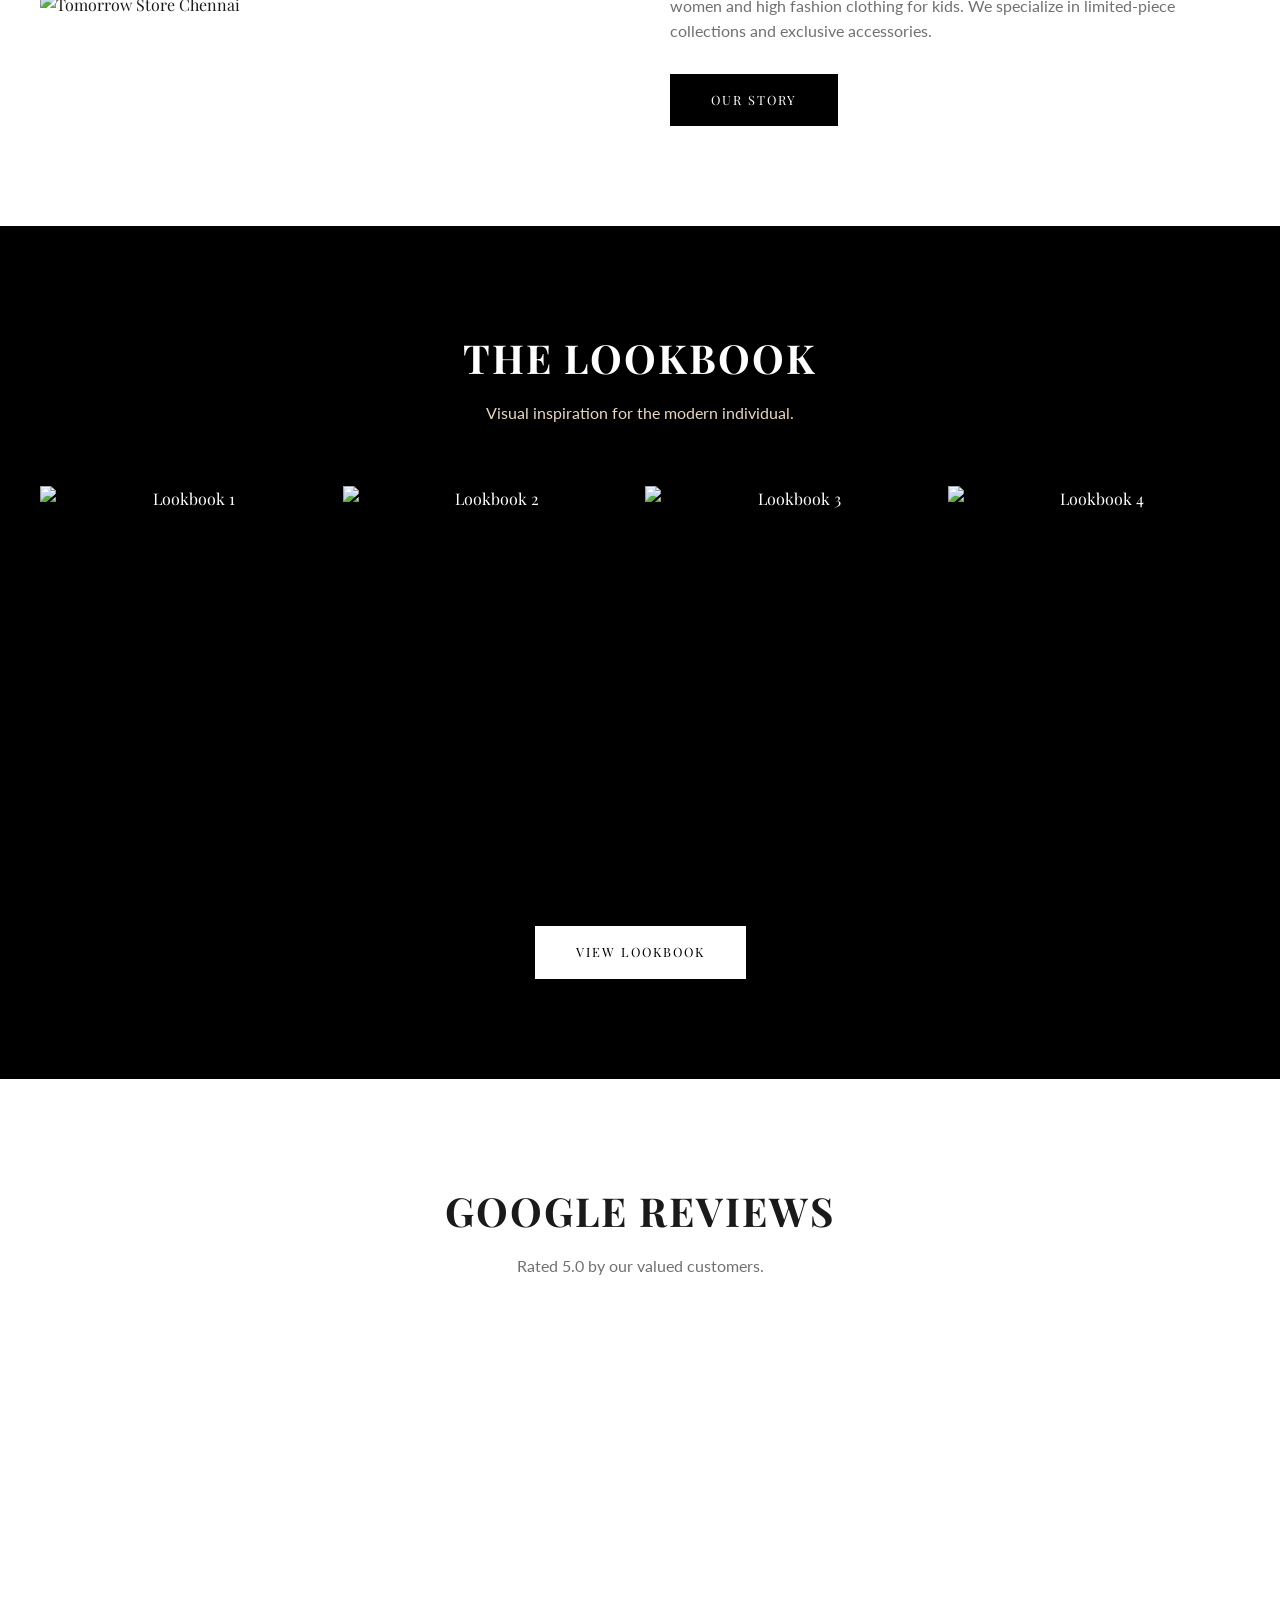
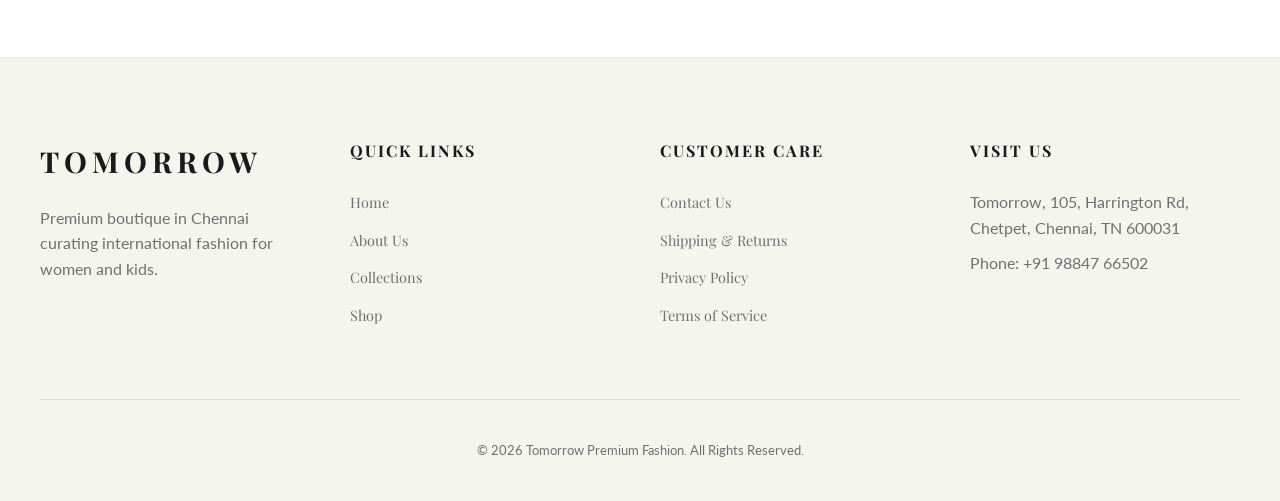
==== commit d9680458: "Update product details for product 2" ====
--- a/index.html
+++ b/index.html
@@ -99,12 +99,12 @@
                 <!-- Product 2 -->
                 <div class="product-card reveal">
                     <div class="product-img">
-                        <img src="assets/images/product-2.jpg" alt="Elegant Embellished Strapless Evening Dress">
+                        <img src="assets/images/product-2.jpg" alt="Midnight Bloom Strapless Gown">
                     </div>
                     <div class="product-info">
-                        <h3>Elegant Embellished Strapless Evening Dress</h3>
+                        <h3>Midnight Bloom Strapless Gown</h3>
                         <span class="price">₹9,999</span>
-                        <button class="btn btn-dark" onclick="enquireWhatsApp('Elegant Embellished Strapless Evening Dress')">Enquire on WhatsApp</button>
+                        <button class="btn btn-dark" onclick="enquireWhatsApp('Midnight Bloom Strapless Gown')">Enquire on WhatsApp</button>
                     </div>
                 </div>
                 <!-- Product 3 -->
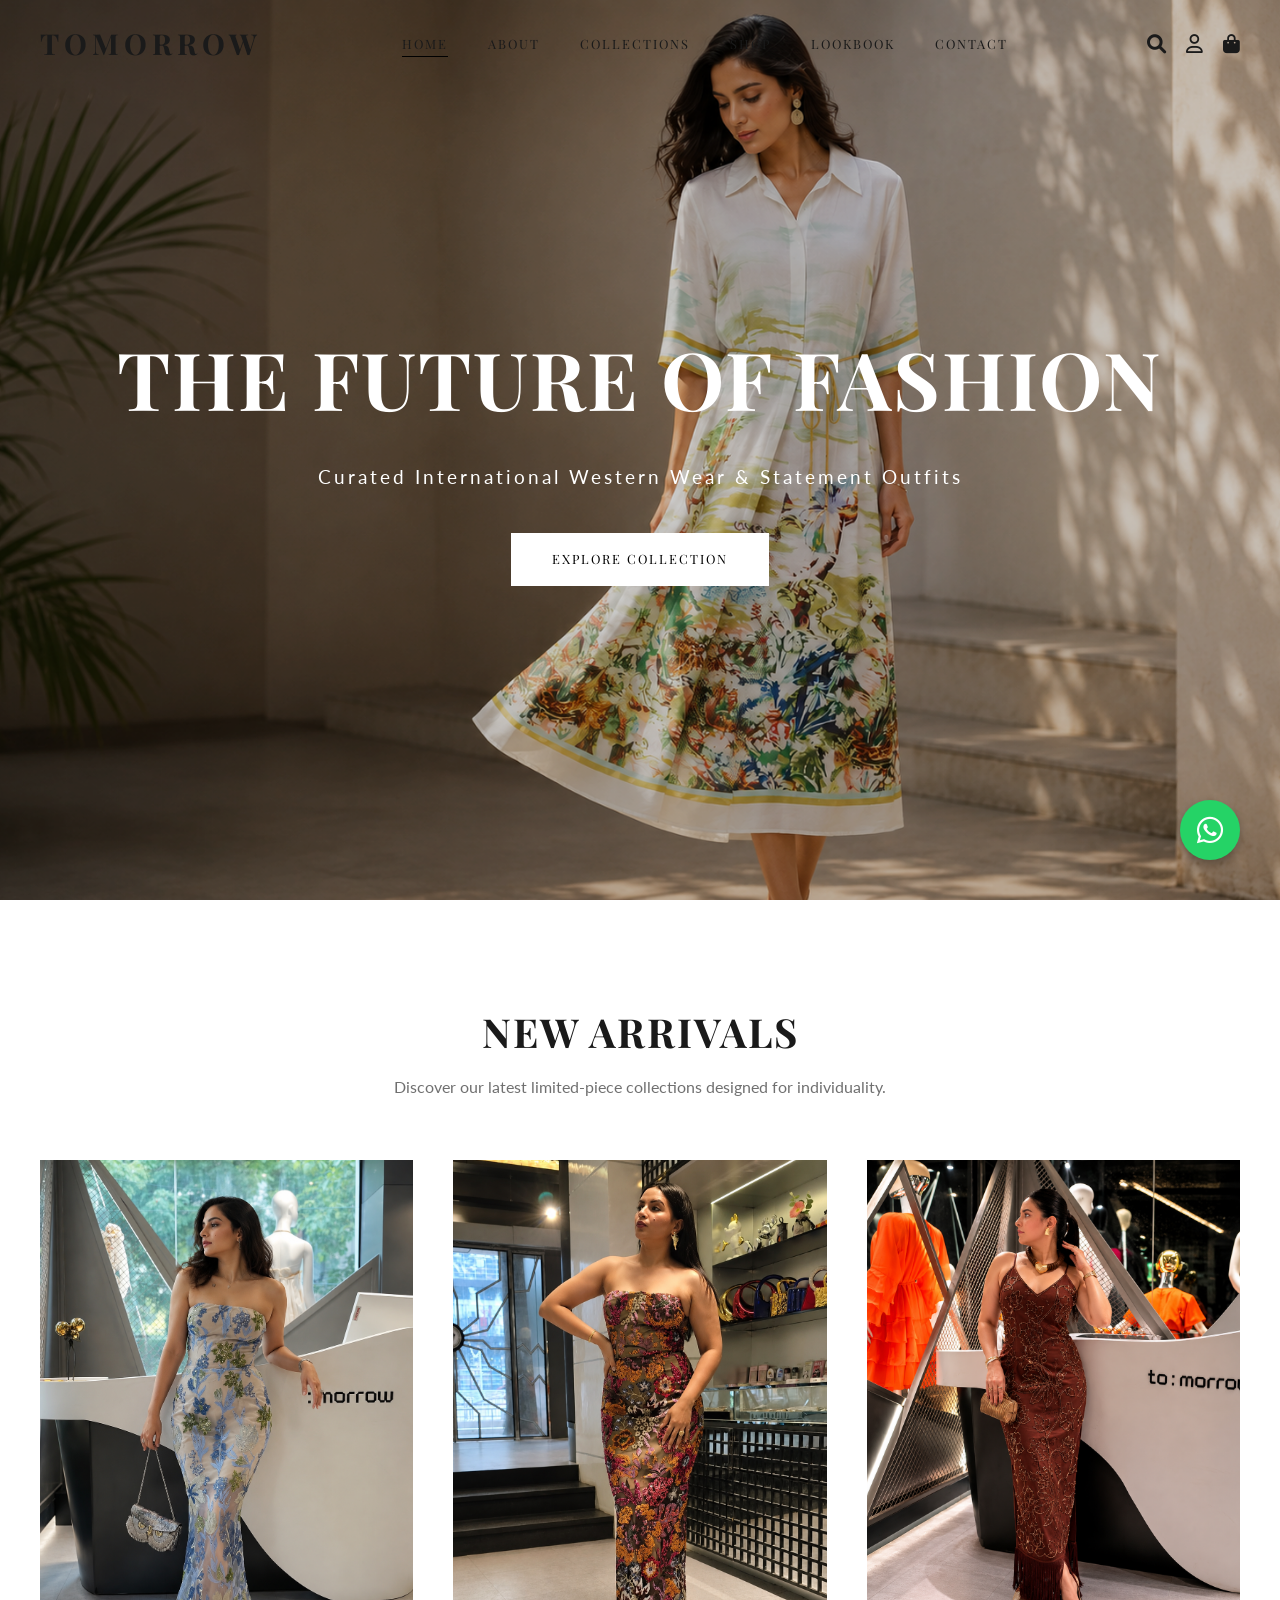
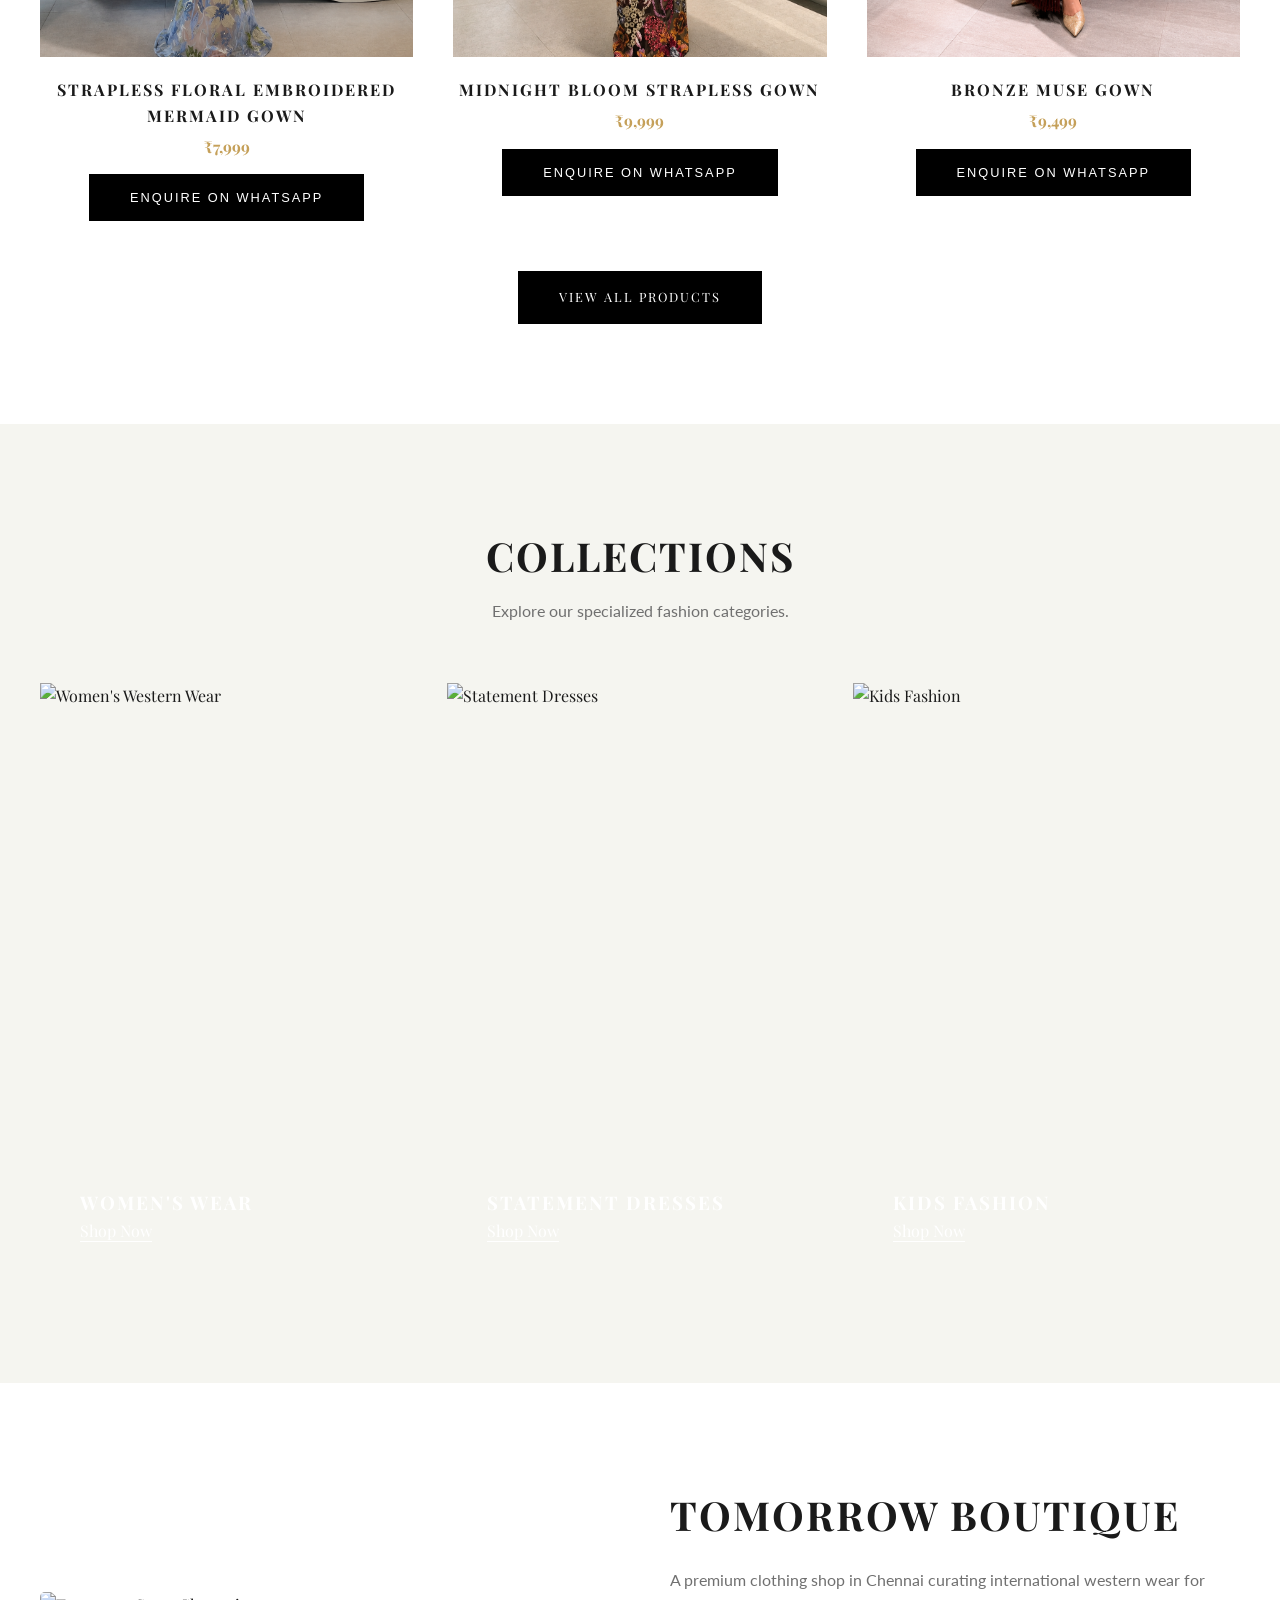
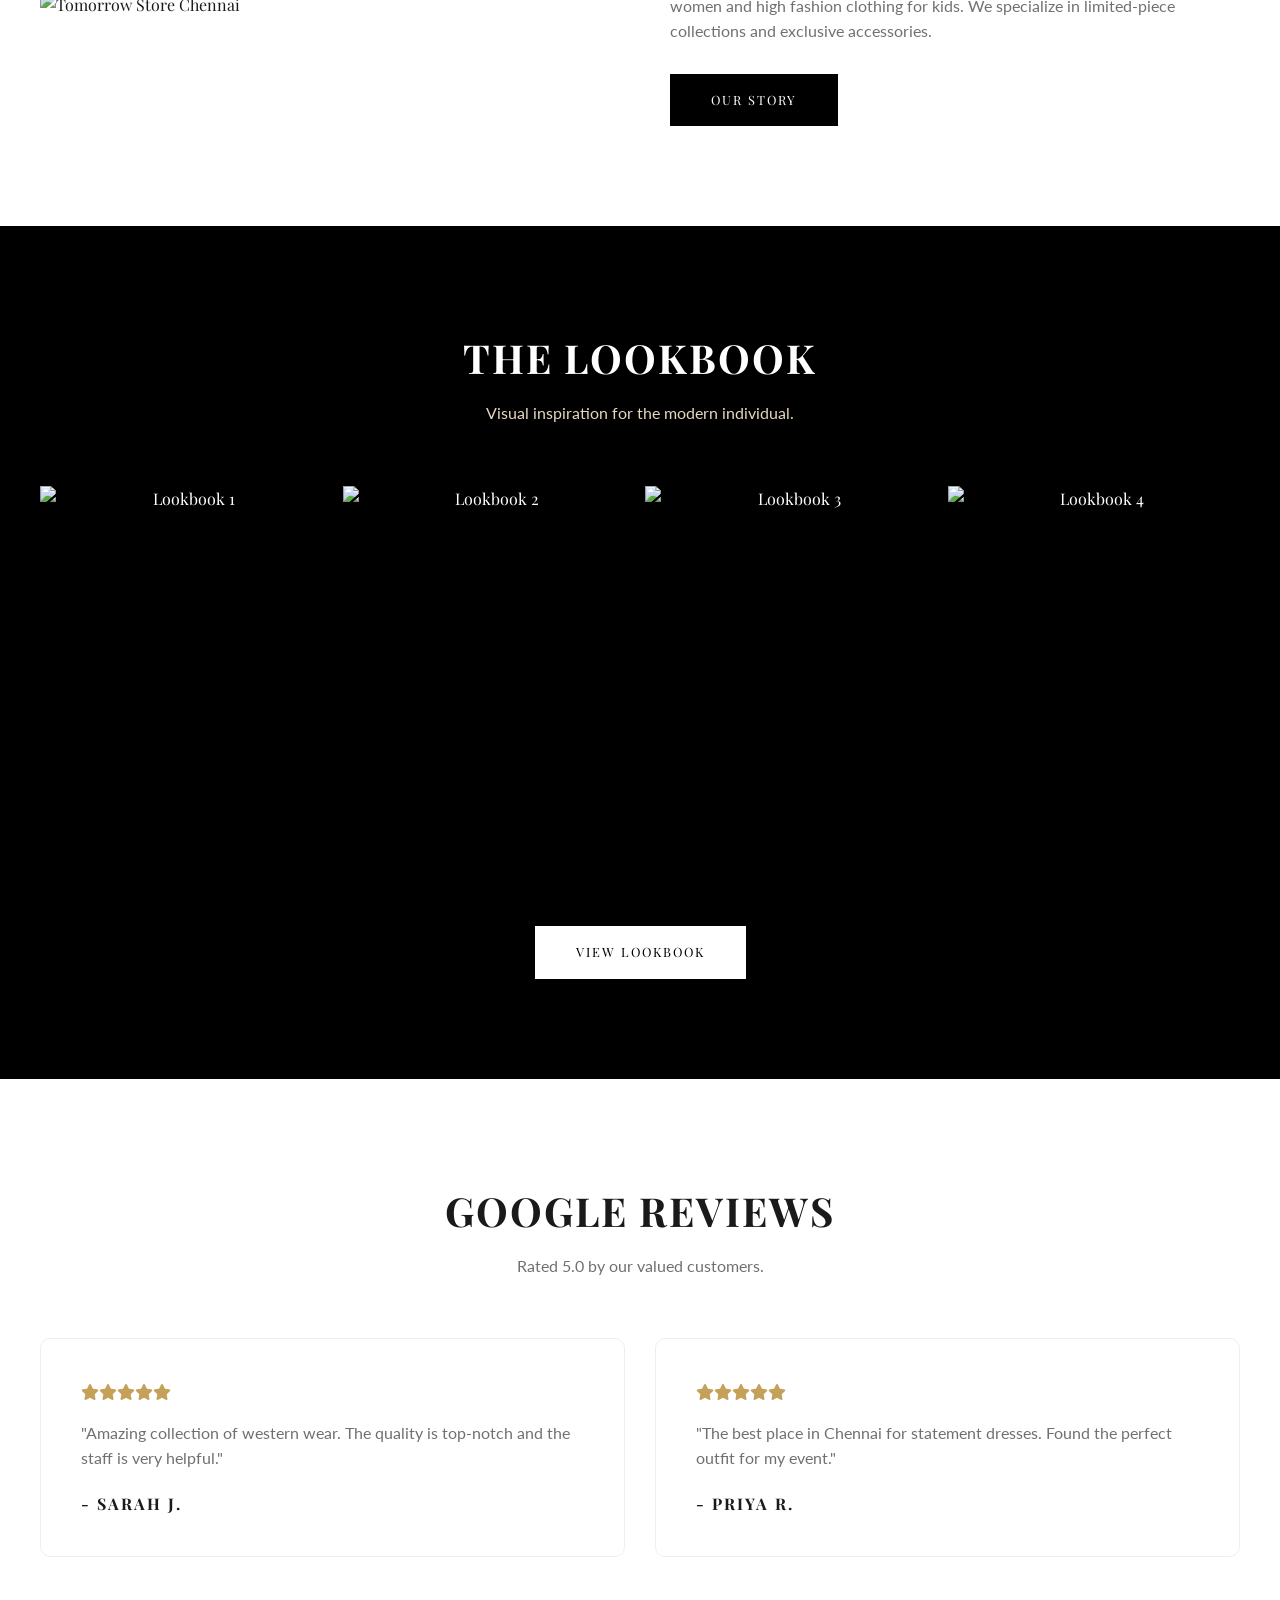
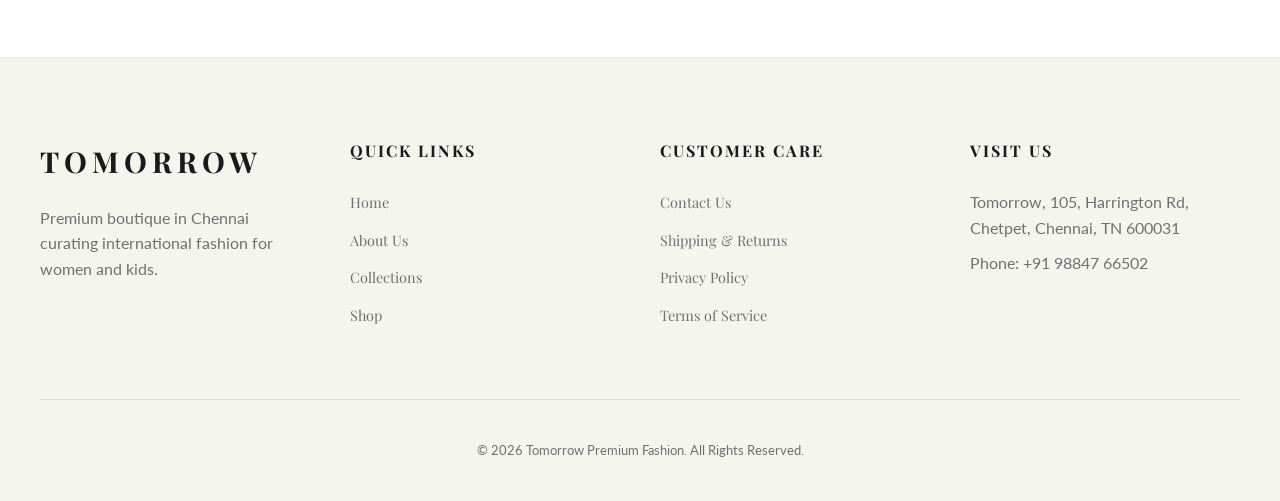
==== commit c5960bc2: "Update product details for product 3" ====
--- a/index.html
+++ b/index.html
@@ -110,12 +110,12 @@
                 <!-- Product 3 -->
                 <div class="product-card reveal">
                     <div class="product-img">
-                        <img src="assets/images/product-3.jpg" alt="White Corset Mini Dress">
+                        <img src="assets/images/product-3.jpg" alt="Bronze Muse Gown">
                     </div>
                     <div class="product-info">
-                        <h3>White Corset Mini Dress</h3>
+                        <h3>Bronze Muse Gown</h3>
                         <span class="price">₹9,499</span>
-                        <button class="btn btn-dark" onclick="enquireWhatsApp('White Corset Mini Dress')">Enquire on WhatsApp</button>
+                        <button class="btn btn-dark" onclick="enquireWhatsApp('Bronze Muse Gown')">Enquire on WhatsApp</button>
                     </div>
                 </div>
             </div>
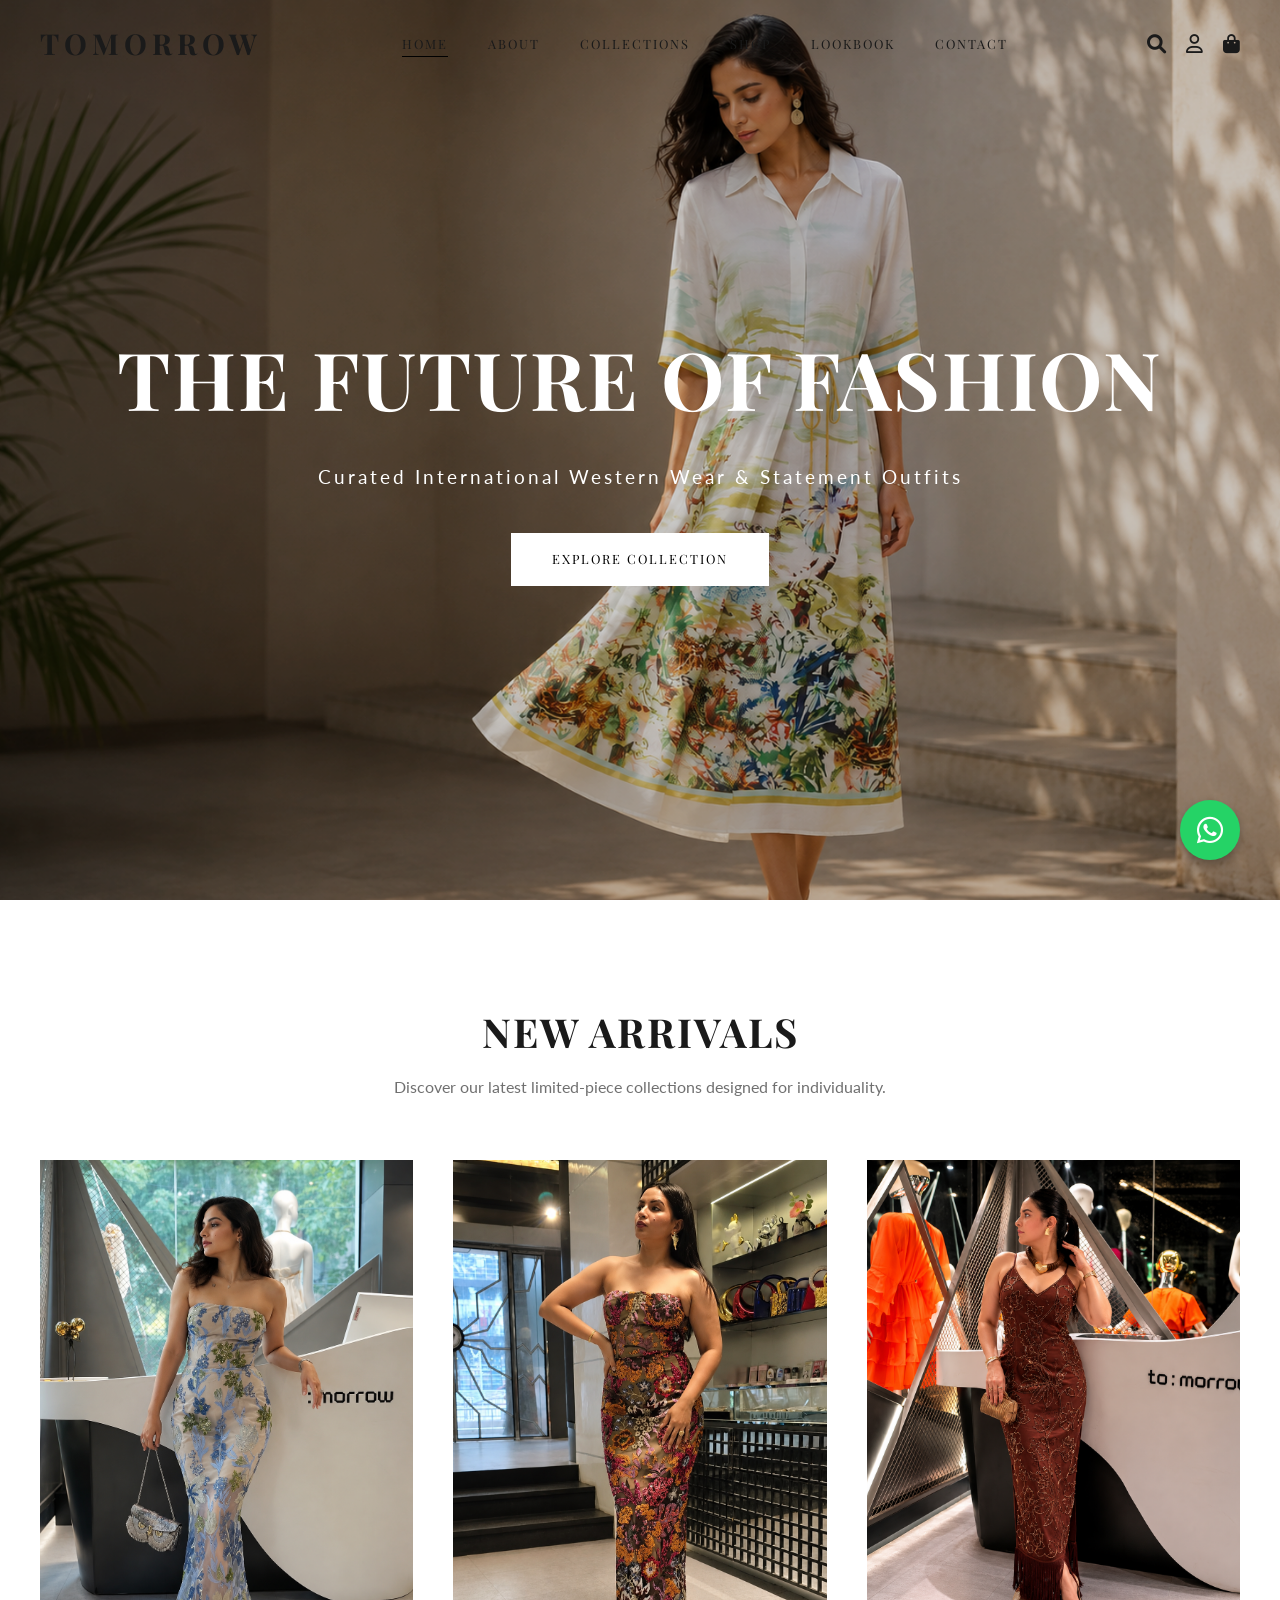
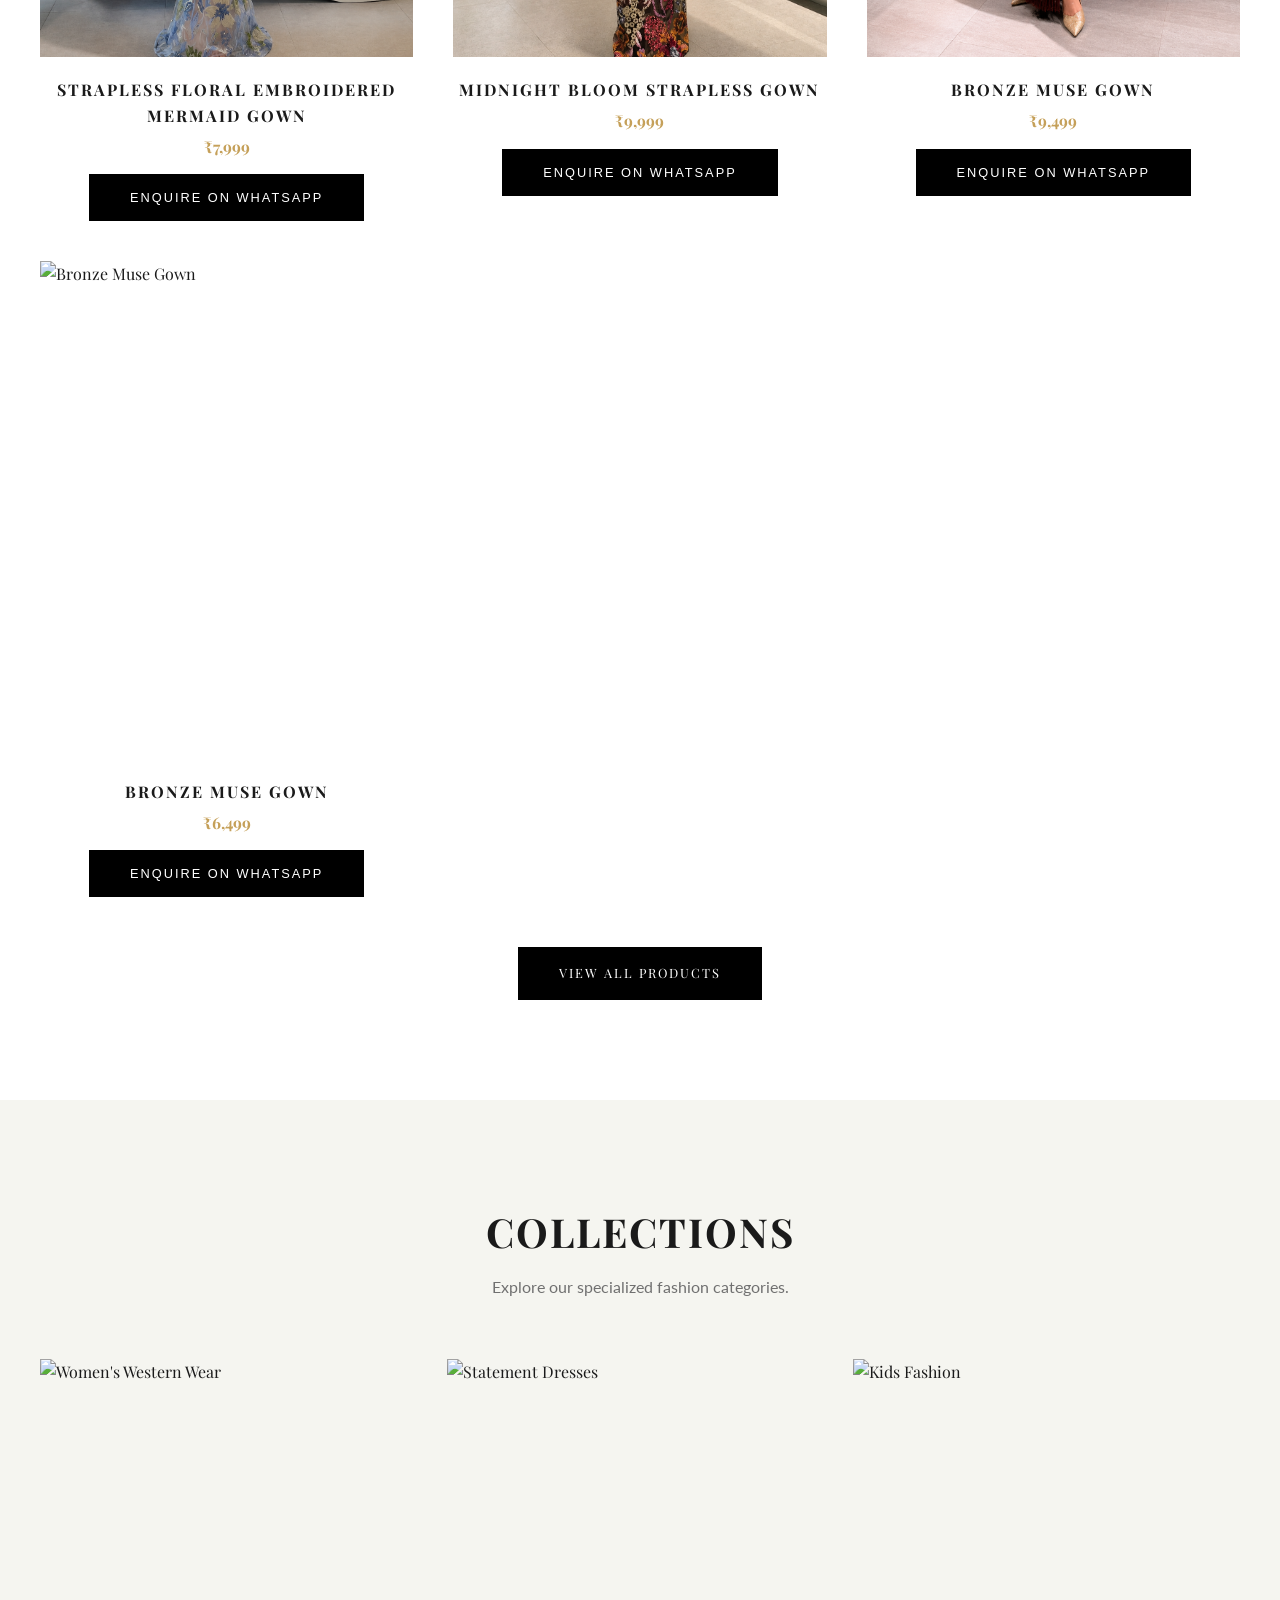
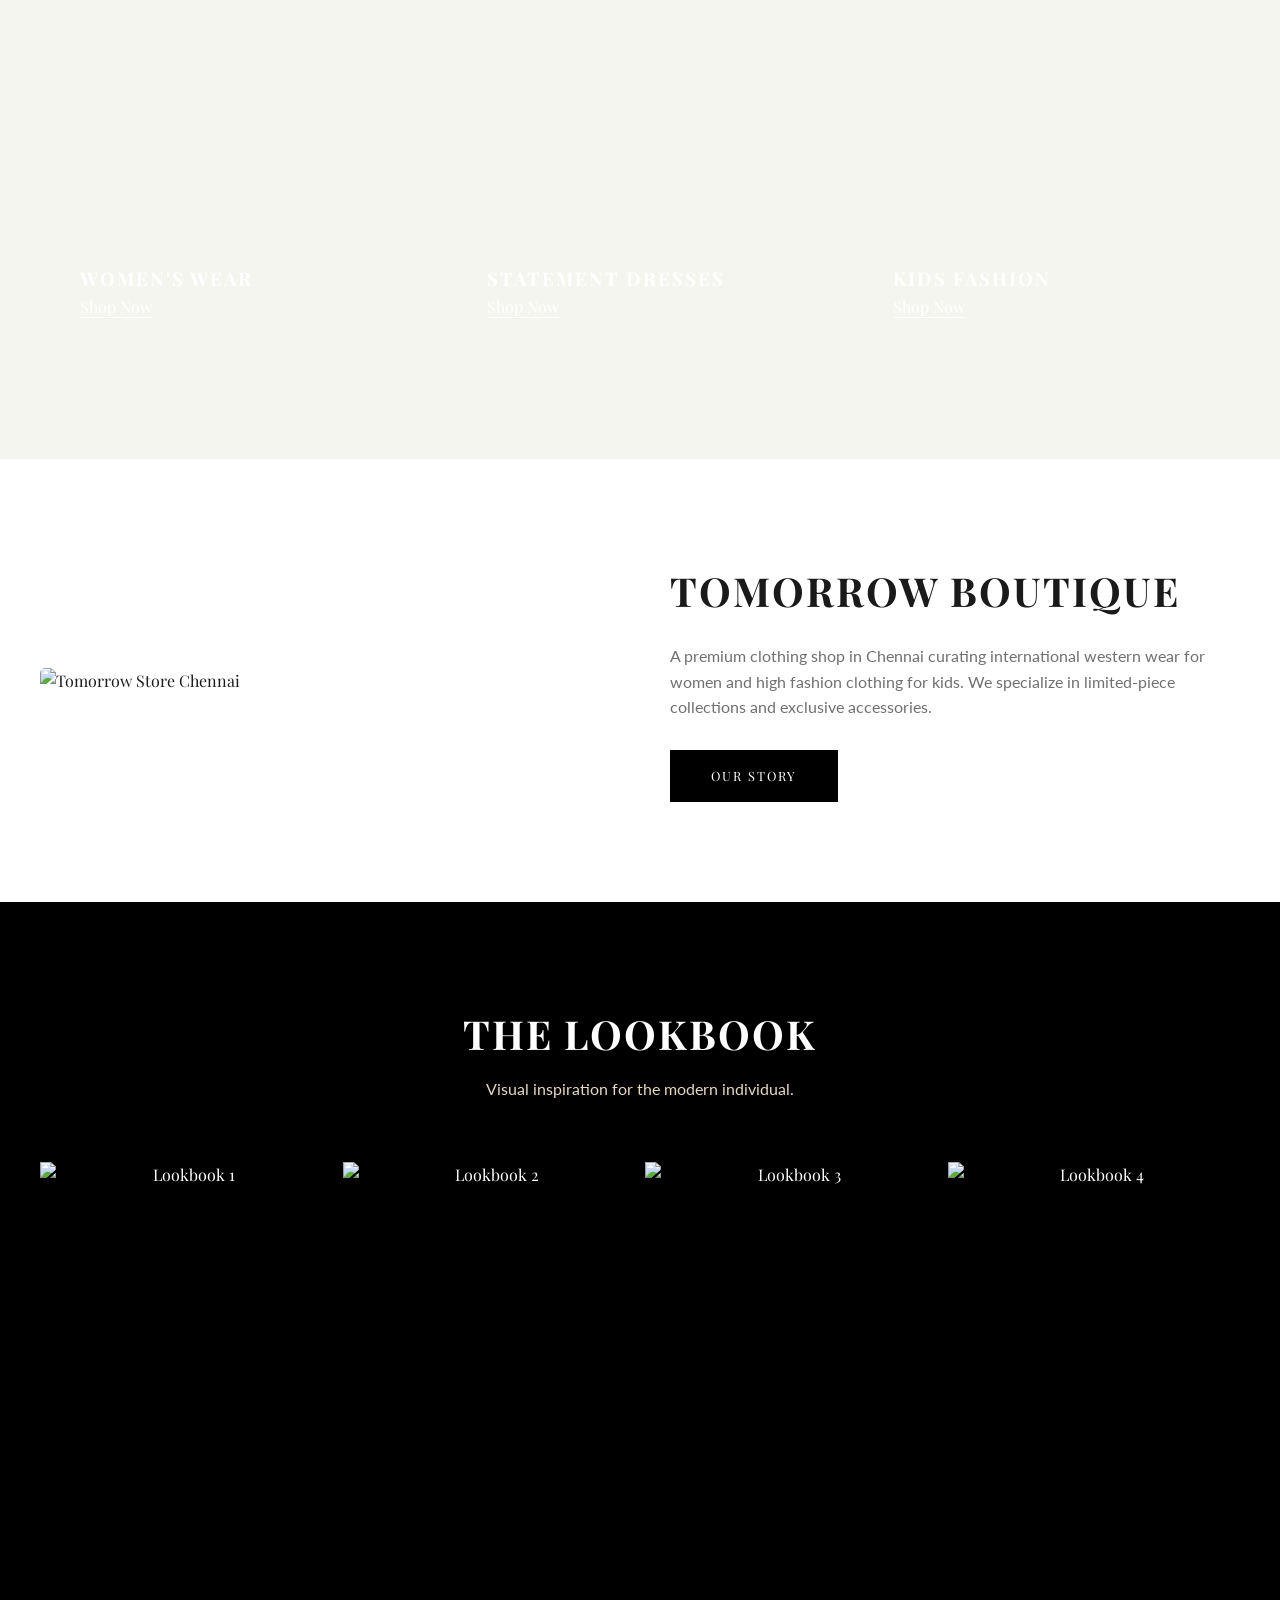
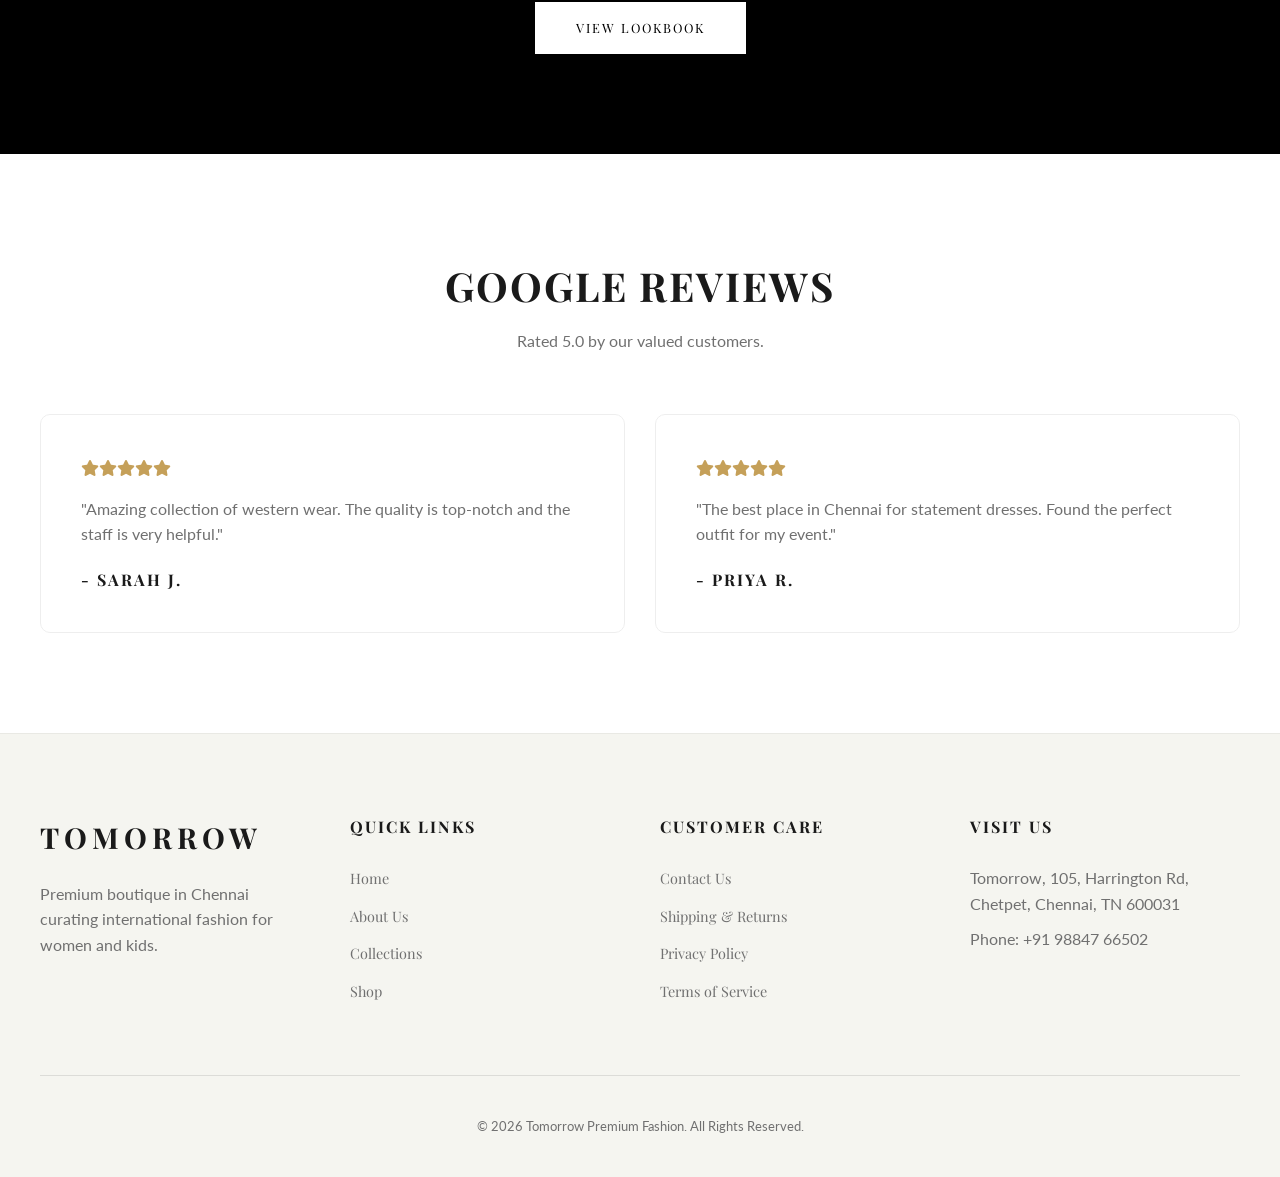
==== commit 68be9428: "Add Bronze Muse Gown product card to index.html" ====
--- a/index.html
+++ b/index.html
@@ -118,6 +118,17 @@
                         <button class="btn btn-dark" onclick="enquireWhatsApp('Bronze Muse Gown')">Enquire on WhatsApp</button>
                     </div>
                 </div>
+                <!-- Product 4 -->
+                <div class="product-card reveal">
+                    <div class="product-img">
+                        <img src="assets/images/product-4.jpg" alt="Bronze Muse Gown">
+                    </div>
+                    <div class="product-info">
+                        <h3>Bronze Muse Gown</h3>
+                        <span class="price">₹6,499</span>
+                        <button class="btn btn-dark" onclick="enquireWhatsApp('Bronze Muse Gown')">Enquire on WhatsApp</button>
+                    </div>
+                </div>
             </div>
             <div style="text-align: center; margin-top: 50px;">
                 <a href="products" class="btn btn-dark">View All Products</a>
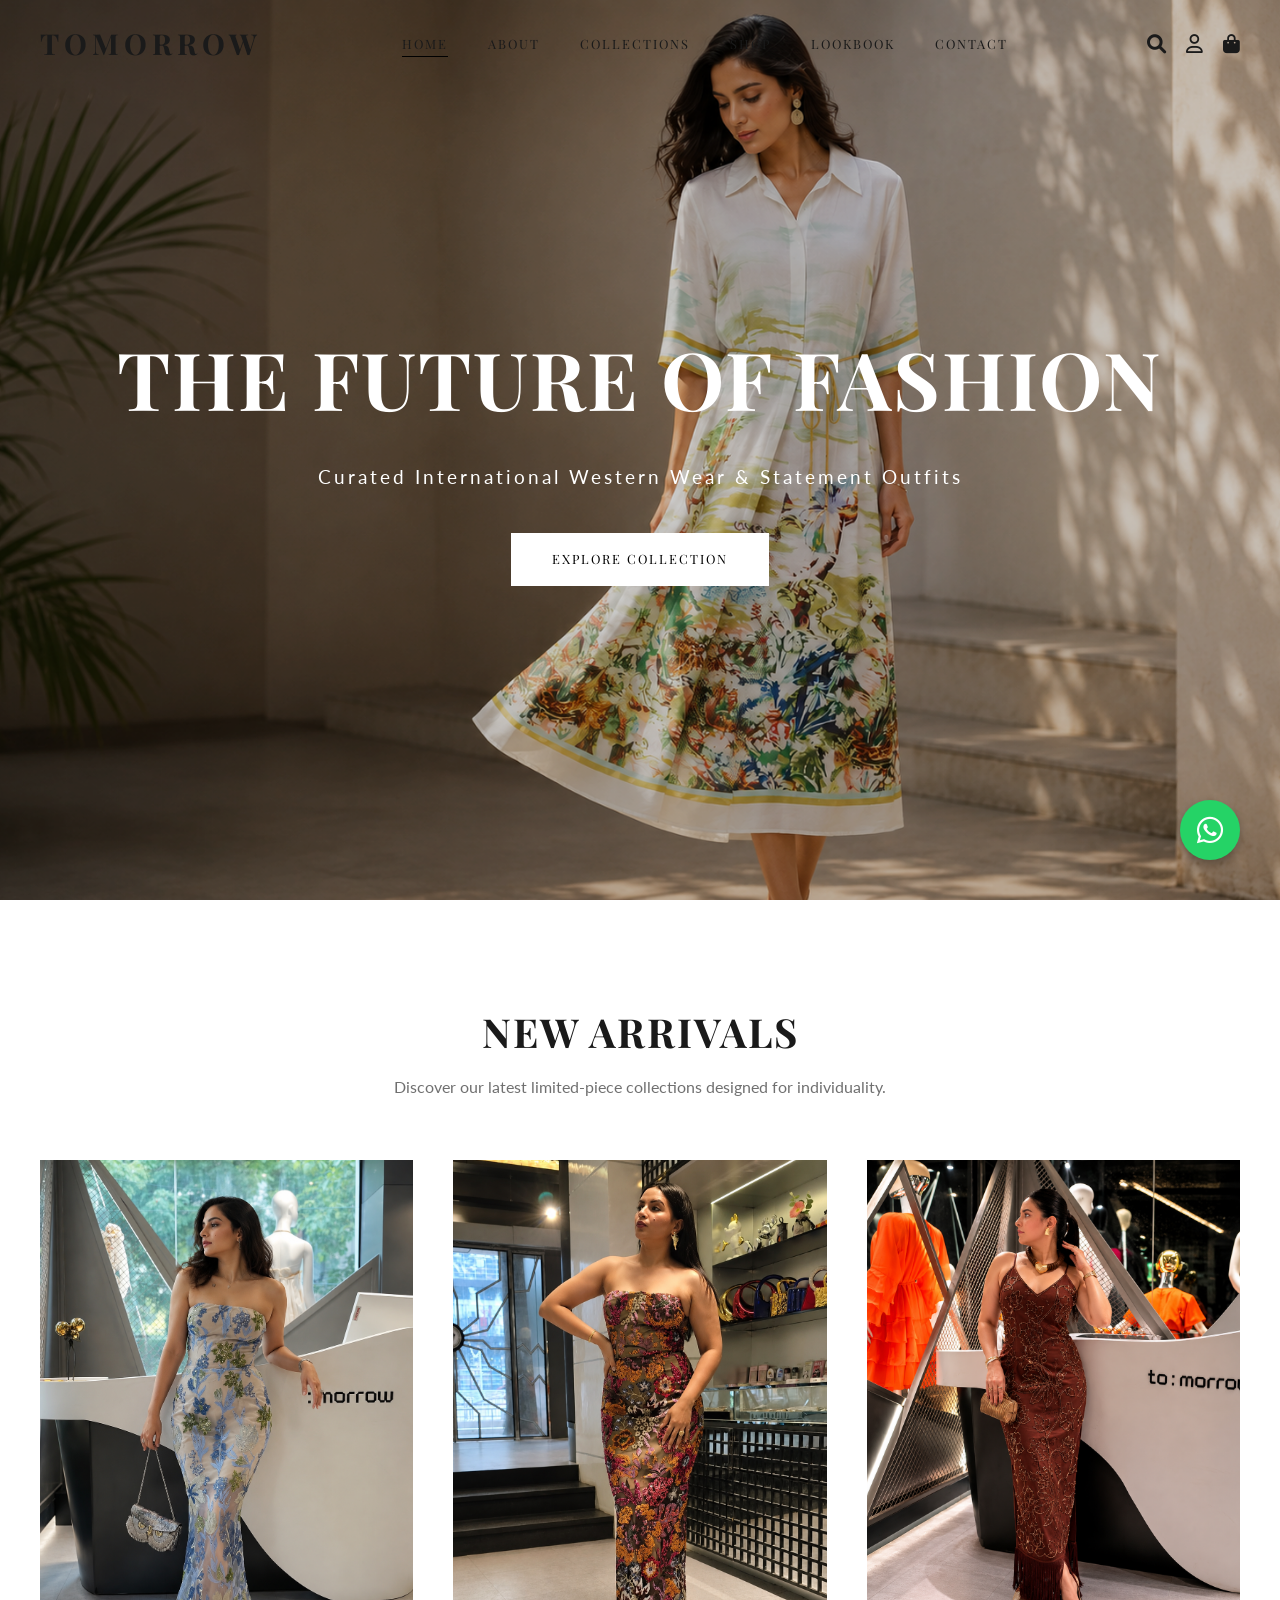
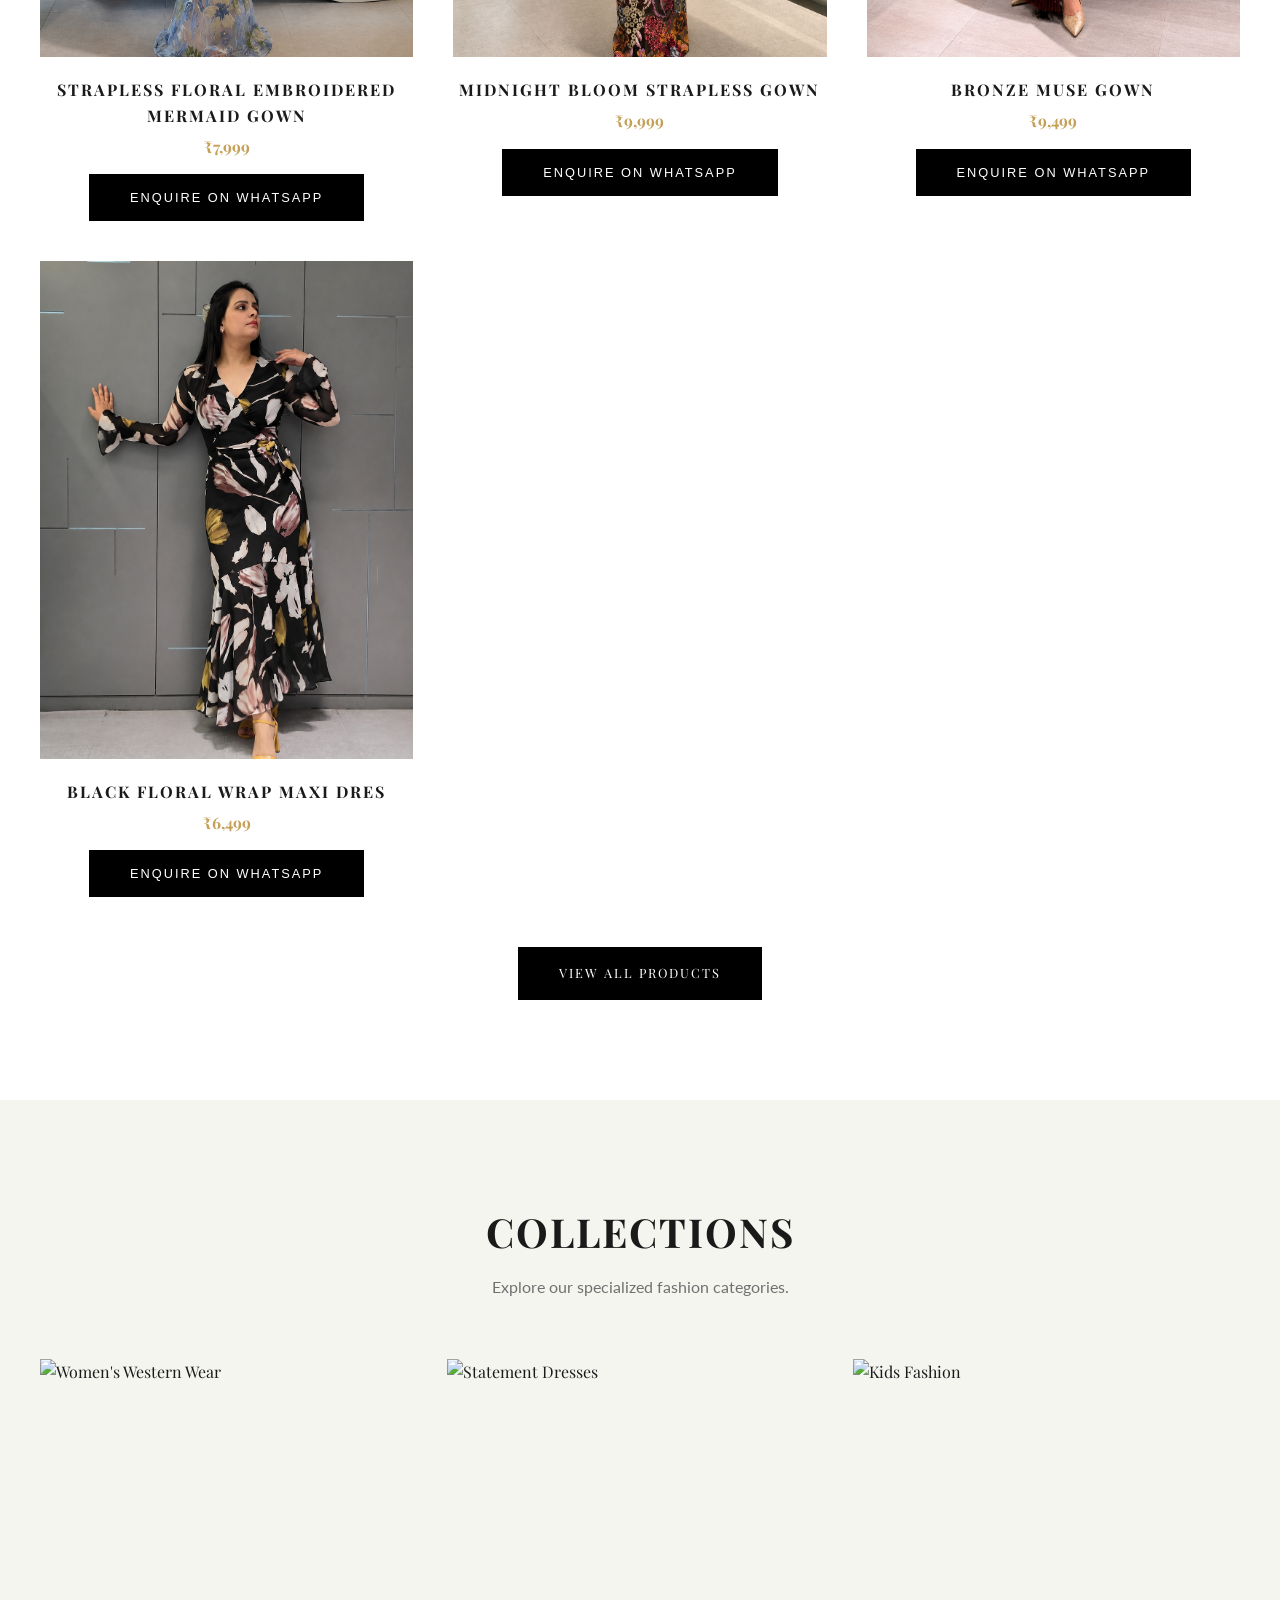
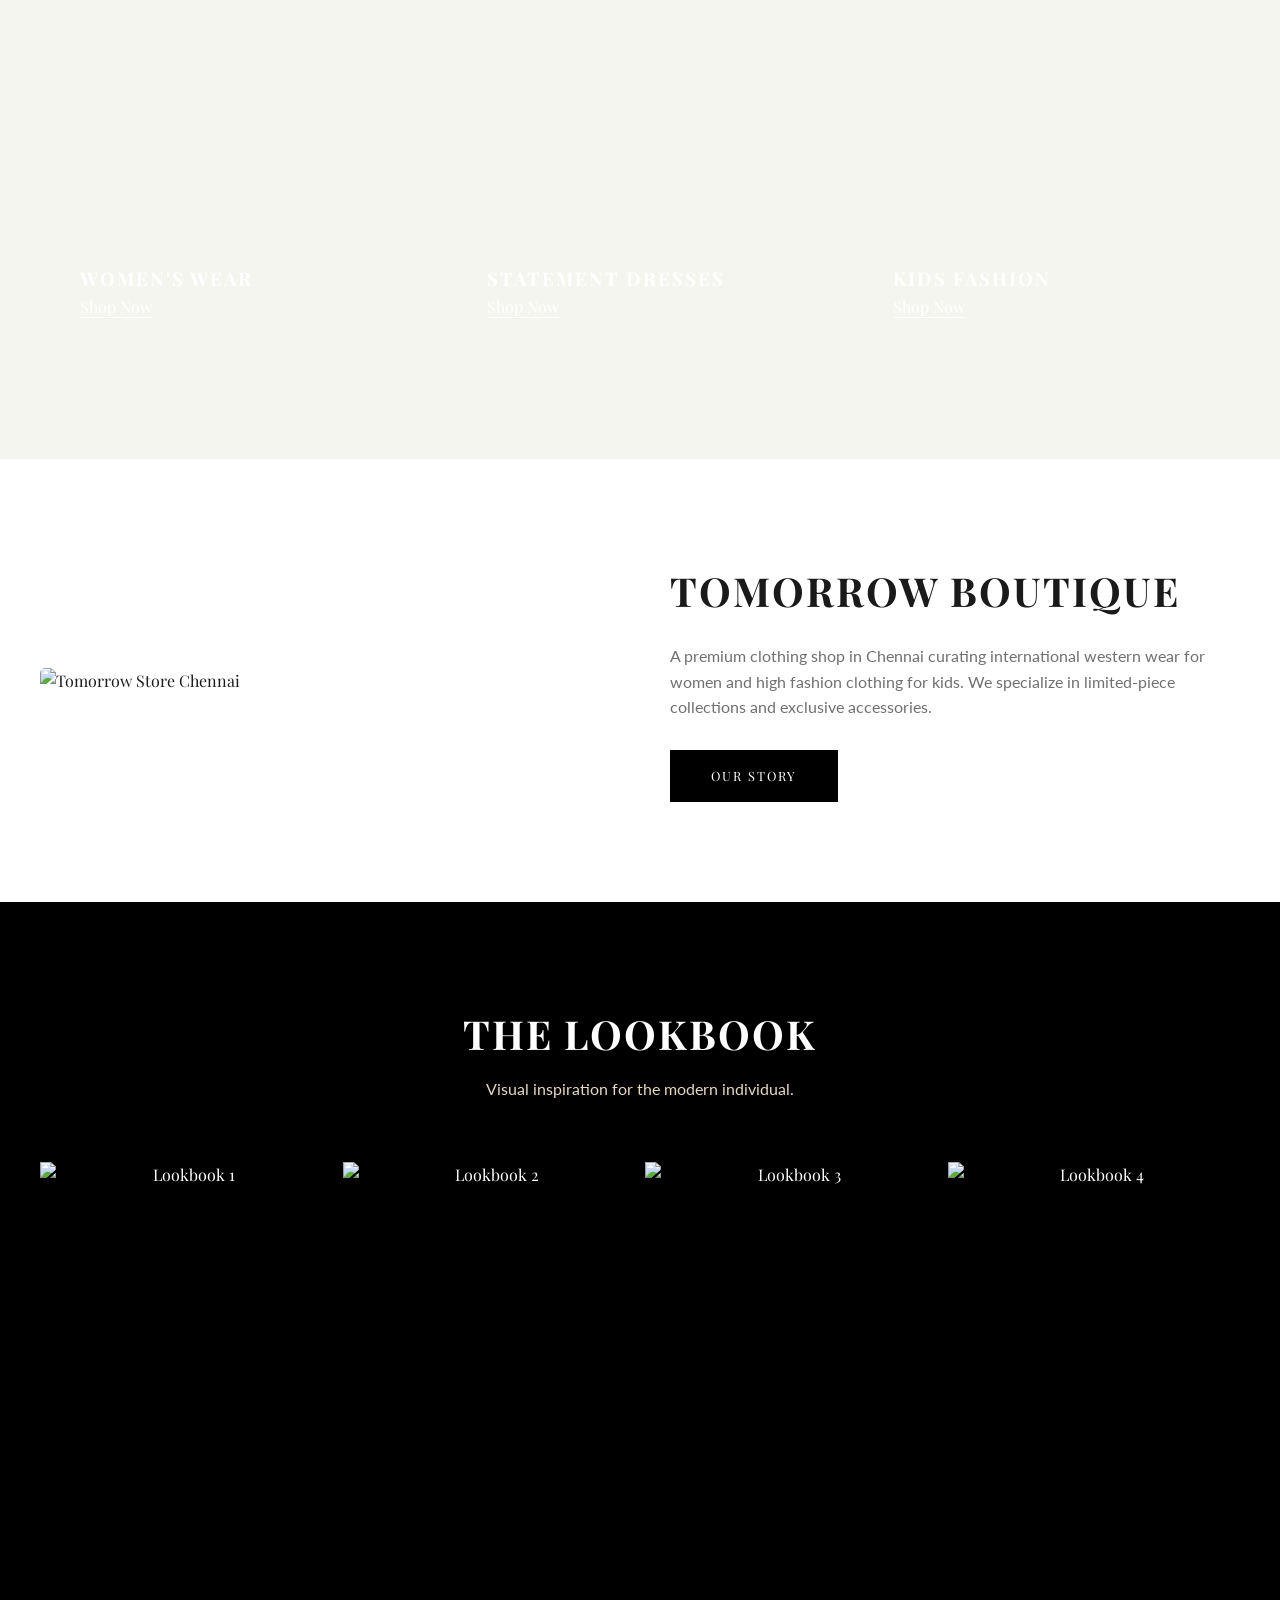
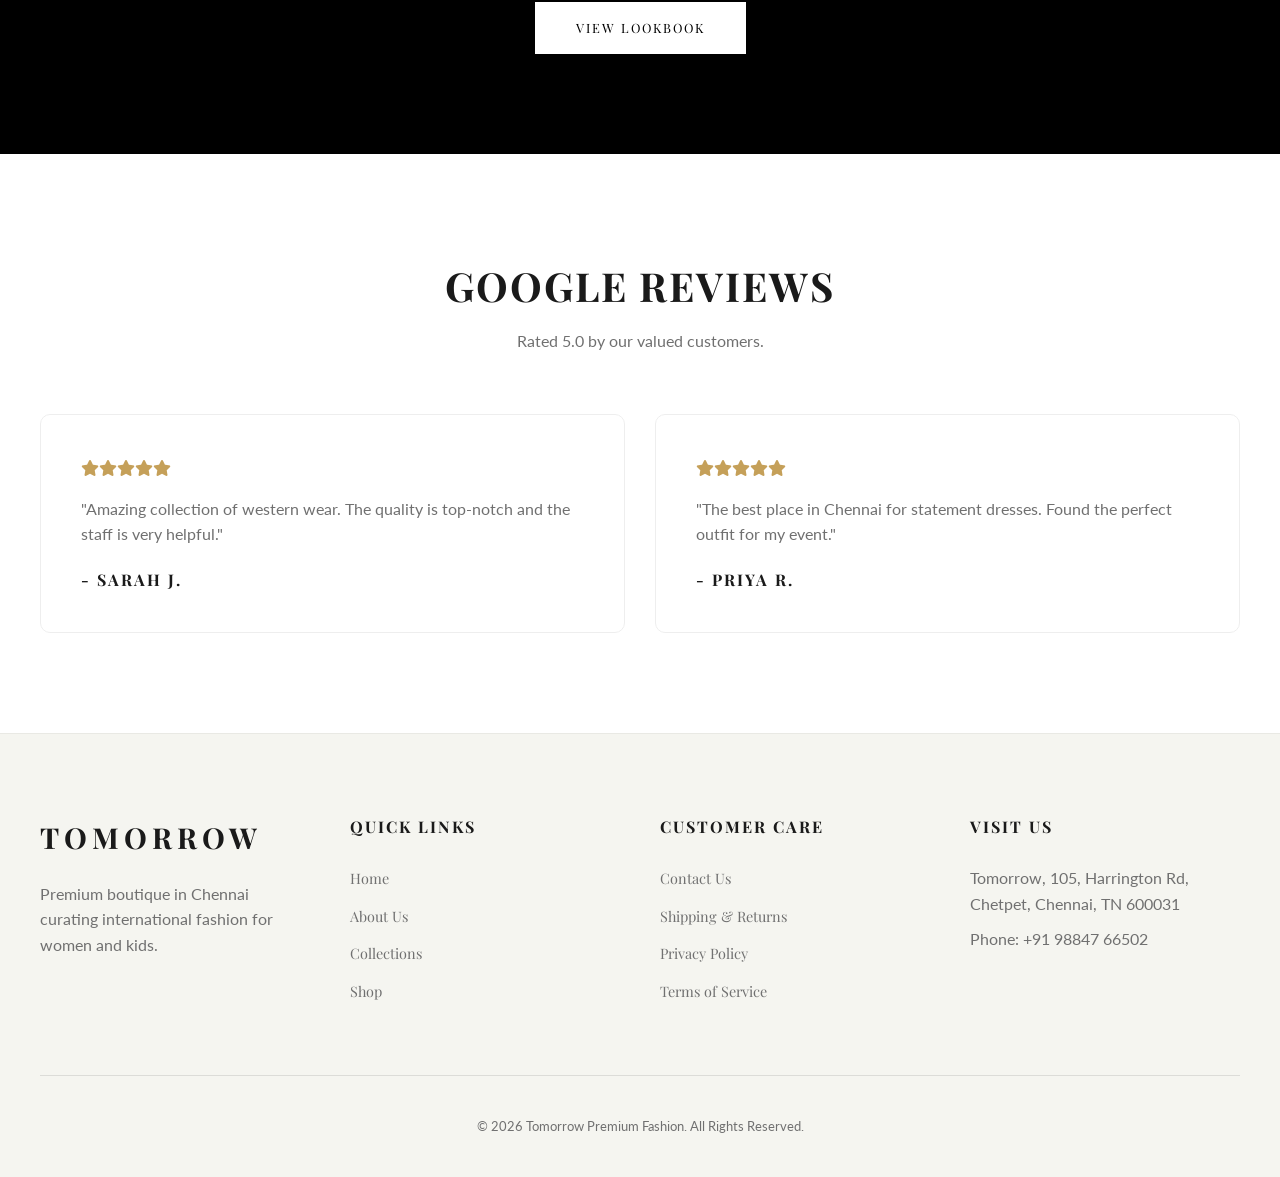
==== commit 85c1bd73: "Update product details for product 4" ====
--- a/index.html
+++ b/index.html
@@ -121,12 +121,12 @@
                 <!-- Product 4 -->
                 <div class="product-card reveal">
                     <div class="product-img">
-                        <img src="assets/images/product-4.jpg" alt="Bronze Muse Gown">
-                    </div>
-                    <div class="product-info">
-                        <h3>Bronze Muse Gown</h3>
+                        <img src="assets/images/product-4.jpg" alt="Black Floral Wrap Maxi Dres">
+                    </div>
+                    <div class="product-info">
+                        <h3>Black Floral Wrap Maxi Dres</h3>
                         <span class="price">₹6,499</span>
-                        <button class="btn btn-dark" onclick="enquireWhatsApp('Bronze Muse Gown')">Enquire on WhatsApp</button>
+                        <button class="btn btn-dark" onclick="enquireWhatsApp('Black Floral Wrap Maxi Dres')">Enquire on WhatsApp</button>
                     </div>
                 </div>
             </div>
